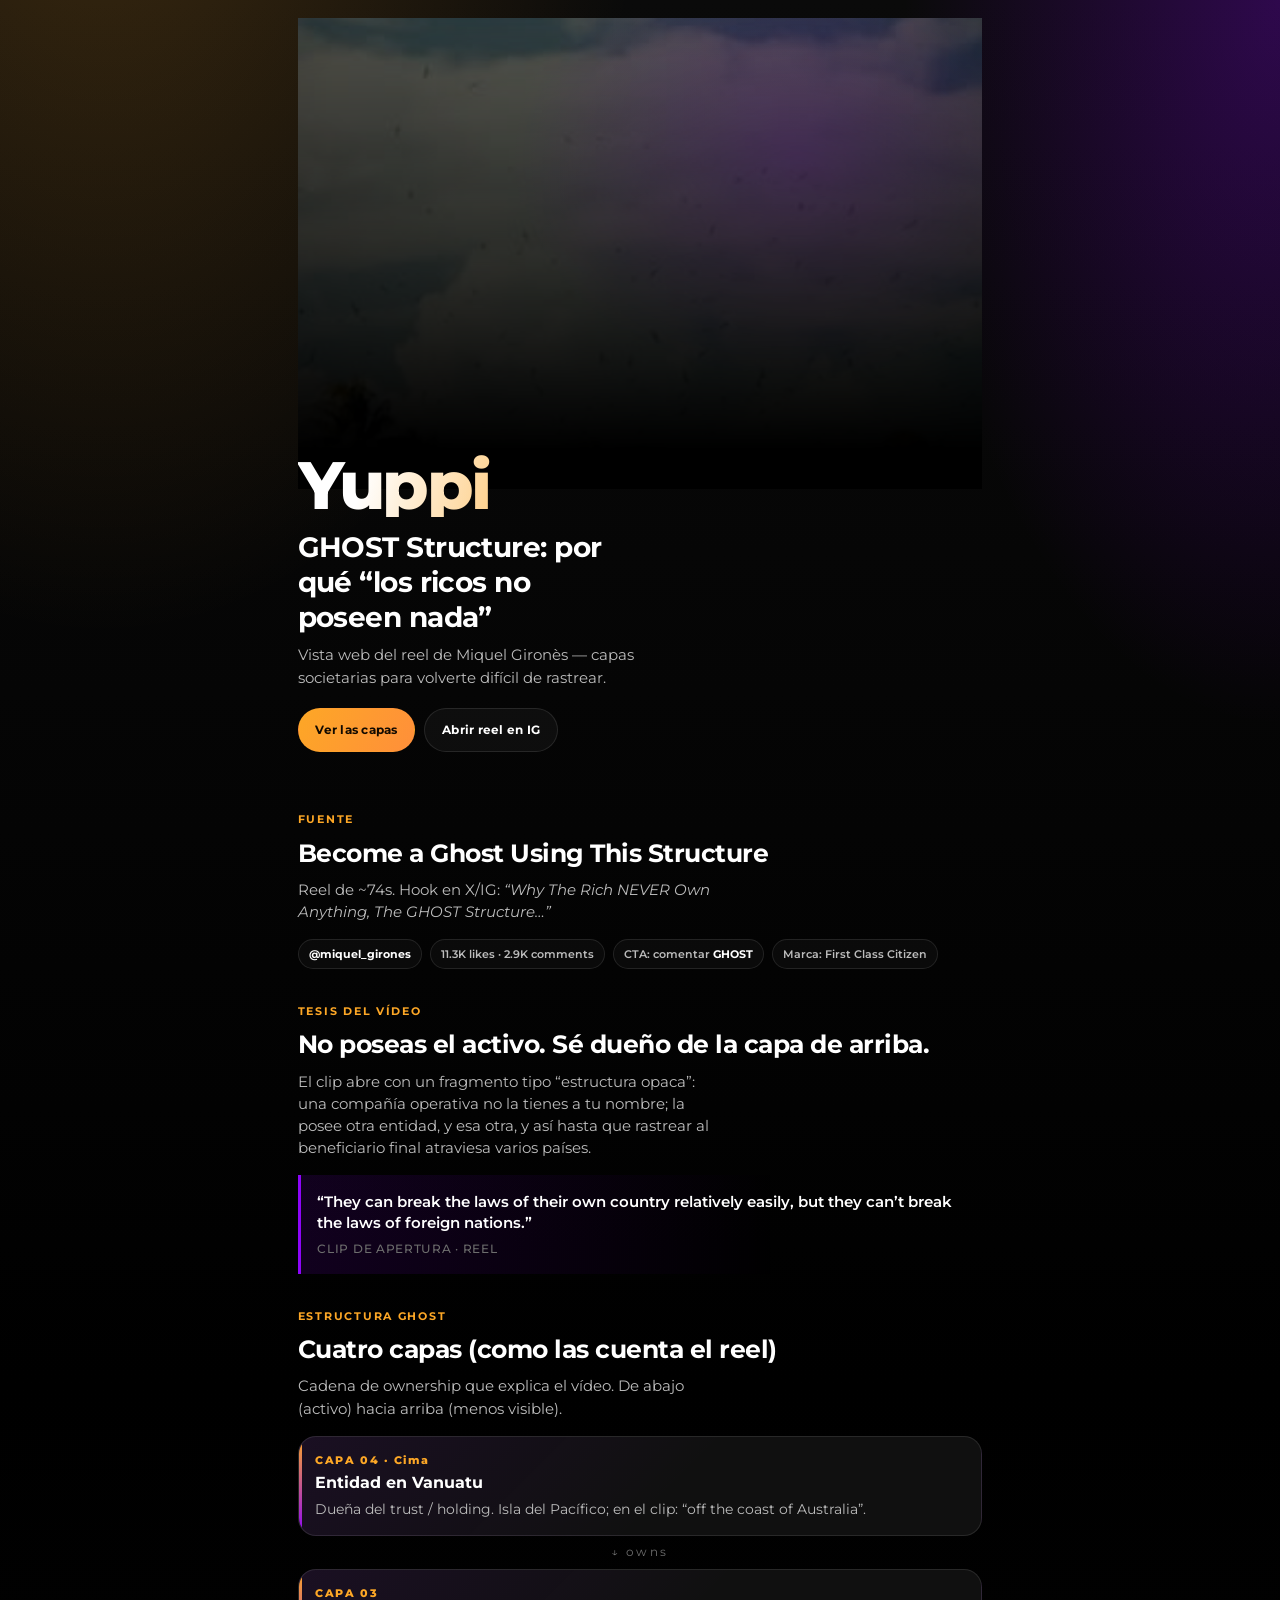
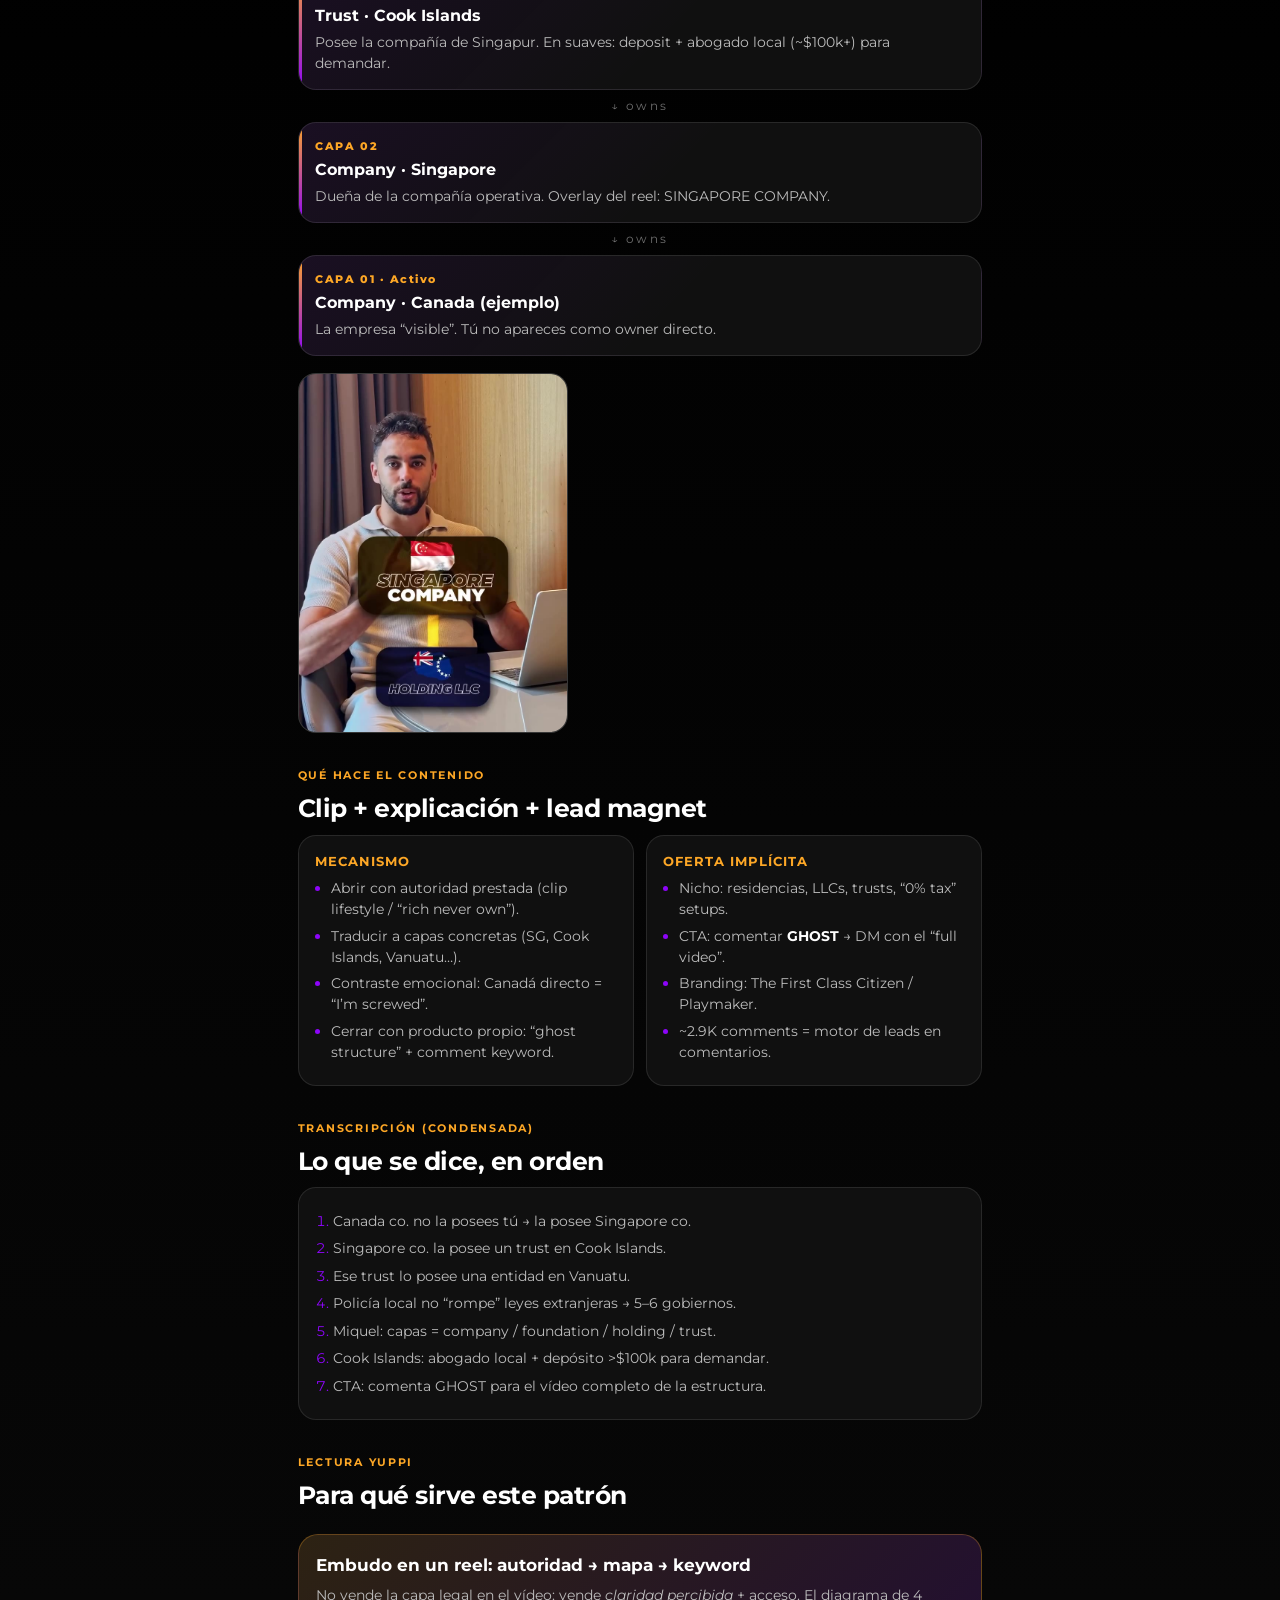
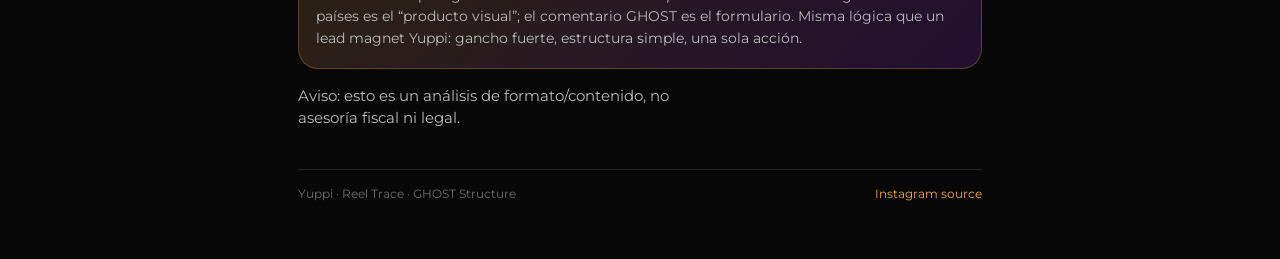
==== docs/ghost-structure/index.html @ 733aafd4 "Add Yuppi web vista for GHOST Structure Instagram reel Analyze Miquel Gironès reel (multi-jurisdicti" ====
<!DOCTYPE html>
<html lang="es">
<head>
  <meta charset="UTF-8" />
  <meta name="viewport" content="width=device-width, initial-scale=1, viewport-fit=cover" />
  <title>Yuppi · GHOST Structure · Reel Trace</title>
  <meta name="description" content="Análisis del reel de Miquel Gironès: Become a Ghost Using This Structure — capas societarias y lectura Yuppi." />
  <link rel="preconnect" href="https://fonts.googleapis.com" />
  <link rel="preconnect" href="https://fonts.gstatic.com" crossorigin />
  <link href="https://fonts.googleapis.com/css2?family=Montserrat:wght@400;500;600;700;800&display=swap" rel="stylesheet" />
  <style>
    :root {
      --ink: #ffffff;
      --mute: #bcbcbc;
      --soft: #6d6d6d;
      --void: #000000;
      --surface: #101010;
      --panel: #202020;
      --purple: #8d05f9;
      --orange: #fda726;
      --orange-soft: #ffbc7d;
      --line: rgba(255, 255, 255, 0.10);
      --glow-p: rgba(141, 5, 249, 0.28);
      --glow-o: rgba(253, 167, 38, 0.22);
      --radius: 18px;
      --max: 720px;
    }

    * { box-sizing: border-box; }
    html { scroll-behavior: smooth; }
    body {
      margin: 0;
      font-family: "Montserrat", system-ui, sans-serif;
      color: var(--ink);
      background:
        radial-gradient(90% 55% at 8% -8%, var(--glow-o) 0%, transparent 48%),
        radial-gradient(70% 50% at 100% 0%, var(--glow-p) 0%, transparent 42%),
        linear-gradient(180deg, #0a0a0a 0%, var(--void) 40%, #080808 100%);
      line-height: 1.5;
      min-height: 100vh;
    }

    a { color: var(--orange); text-decoration: none; }
    a:hover { color: var(--orange-soft); }

    .wrap {
      max-width: var(--max);
      margin: 0 auto;
      padding: 1.1rem 1.1rem 3.5rem;
    }

    /* —— Hero: one composition —— */
    .hero {
      position: relative;
      min-height: min(92vh, 760px);
      display: flex;
      flex-direction: column;
      justify-content: flex-end;
      padding: 1.25rem 0 1.6rem;
      overflow: hidden;
    }

    .hero-media {
      position: absolute;
      inset: 0 -8% auto -8%;
      height: 62%;
      z-index: 0;
      pointer-events: none;
    }

    .hero-media img {
      width: 100%;
      height: 100%;
      object-fit: cover;
      object-position: center 18%;
      filter: saturate(0.85) brightness(0.55);
      opacity: 0.9;
      animation: rise 1.1s ease-out both;
    }

    .hero-media::after {
      content: "";
      position: absolute;
      inset: 0;
      background:
        linear-gradient(180deg, rgba(0,0,0,0.15) 0%, rgba(0,0,0,0.55) 45%, var(--void) 92%),
        radial-gradient(60% 80% at 70% 30%, var(--glow-p), transparent 60%);
    }

    .brand {
      position: relative;
      z-index: 1;
      font-size: clamp(2.6rem, 12vw, 4.2rem);
      font-weight: 800;
      letter-spacing: -0.04em;
      line-height: 0.92;
      margin: 0 0 0.85rem;
      background: linear-gradient(105deg, #fff 10%, var(--orange) 48%, var(--purple) 92%);
      -webkit-background-clip: text;
      background-clip: text;
      color: transparent;
      animation: fade-up 0.8s ease-out 0.15s both;
    }

    .hero h1 {
      position: relative;
      z-index: 1;
      font-size: clamp(1.35rem, 4.6vw, 1.75rem);
      font-weight: 700;
      letter-spacing: -0.02em;
      line-height: 1.25;
      margin: 0 0 0.55rem;
      max-width: 18ch;
      animation: fade-up 0.8s ease-out 0.28s both;
    }

    .hero .lede {
      position: relative;
      z-index: 1;
      margin: 0 0 1.15rem;
      color: var(--mute);
      font-size: 0.95rem;
      max-width: 36ch;
      animation: fade-up 0.8s ease-out 0.4s both;
    }

    .cta-row {
      position: relative;
      z-index: 1;
      display: flex;
      flex-wrap: wrap;
      gap: 0.55rem;
      animation: fade-up 0.8s ease-out 0.52s both;
    }

    .btn {
      display: inline-flex;
      align-items: center;
      justify-content: center;
      gap: 0.4rem;
      padding: 0.72rem 1.05rem;
      border-radius: 999px;
      font-size: 0.78rem;
      font-weight: 700;
      letter-spacing: 0.02em;
      border: 1px solid transparent;
      cursor: pointer;
      transition: transform 0.2s ease, background 0.2s ease, border-color 0.2s ease;
    }

    .btn:hover { transform: translateY(-1px); }
    .btn-primary {
      background: linear-gradient(120deg, var(--orange), #ff8f3a);
      color: #120a00;
    }
    .btn-ghost {
      background: rgba(255,255,255,0.04);
      border-color: var(--line);
      color: var(--ink);
    }

    /* —— Sections —— */
    section {
      margin: 2.1rem 0;
      animation: fade-up 0.7s ease-out both;
    }

    .eyebrow {
      font-size: 0.68rem;
      font-weight: 700;
      letter-spacing: 0.16em;
      text-transform: uppercase;
      color: var(--orange);
      margin: 0 0 0.45rem;
    }

    h2 {
      font-size: clamp(1.25rem, 4vw, 1.55rem);
      font-weight: 700;
      letter-spacing: -0.02em;
      margin: 0 0 0.45rem;
    }

    .section-lead {
      margin: 0 0 1rem;
      color: var(--mute);
      font-size: 0.92rem;
      max-width: 42ch;
    }

    .meta-row {
      display: flex;
      flex-wrap: wrap;
      gap: 0.45rem;
      margin: 0.75rem 0 0;
    }

    .pill {
      font-size: 0.7rem;
      font-weight: 600;
      color: var(--mute);
      padding: 0.35rem 0.65rem;
      border: 1px solid var(--line);
      border-radius: 999px;
      background: rgba(255,255,255,0.03);
    }

    .pill strong { color: var(--ink); font-weight: 700; }

    /* —— Stack layers (interaction = allowed container) —— */
    .stack {
      display: grid;
      gap: 0.55rem;
      margin-top: 0.4rem;
    }

    .layer {
      position: relative;
      border: 1px solid var(--line);
      border-radius: var(--radius);
      padding: 0.95rem 1rem 0.95rem 1.05rem;
      background:
        linear-gradient(135deg, rgba(141,5,249,0.08), transparent 55%),
        var(--surface);
      overflow: hidden;
      transition: border-color 0.25s ease, transform 0.25s ease;
    }

    .layer:hover {
      border-color: rgba(253, 167, 38, 0.45);
      transform: translateX(3px);
    }

    .layer::before {
      content: "";
      position: absolute;
      left: 0;
      top: 0;
      bottom: 0;
      width: 3px;
      background: linear-gradient(180deg, var(--orange), var(--purple));
    }

    .layer .n {
      font-size: 0.68rem;
      font-weight: 800;
      letter-spacing: 0.14em;
      color: var(--orange);
      margin: 0 0 0.2rem;
    }

    .layer h3 {
      margin: 0 0 0.25rem;
      font-size: 1rem;
      font-weight: 700;
    }

    .layer p {
      margin: 0;
      color: var(--mute);
      font-size: 0.86rem;
    }

    .arrow {
      text-align: center;
      color: var(--soft);
      font-size: 0.75rem;
      letter-spacing: 0.2em;
      margin: -0.1rem 0;
    }

    /* —— Split insight —— */
    .split {
      display: grid;
      gap: 0.7rem;
    }

    @media (min-width: 640px) {
      .split { grid-template-columns: 1fr 1fr; }
    }

    .block {
      border: 1px solid var(--line);
      border-radius: var(--radius);
      padding: 1rem;
      background: var(--surface);
    }

    .block h3 {
      margin: 0 0 0.4rem;
      font-size: 0.82rem;
      font-weight: 700;
      letter-spacing: 0.08em;
      text-transform: uppercase;
      color: var(--orange);
    }

    .block p, .block li {
      margin: 0;
      color: var(--mute);
      font-size: 0.88rem;
    }

    .block ul {
      margin: 0;
      padding-left: 1.05rem;
    }

    .block li { margin: 0.35rem 0; }
    .block li::marker { color: var(--purple); }

    /* —— Quote —— */
    .quote {
      margin: 1rem 0 0;
      padding: 1rem 1.05rem;
      border-left: 3px solid var(--purple);
      background: linear-gradient(90deg, rgba(141,5,249,0.12), transparent 70%);
      border-radius: 0 14px 14px 0;
    }

    .quote p {
      margin: 0;
      font-size: 0.95rem;
      font-weight: 600;
      line-height: 1.4;
    }

    .quote span {
      display: block;
      margin-top: 0.45rem;
      font-size: 0.72rem;
      font-weight: 500;
      color: var(--soft);
      letter-spacing: 0.06em;
      text-transform: uppercase;
    }

    /* —— Visual strip —— */
    .visual {
      margin-top: 0.85rem;
      border-radius: var(--radius);
      overflow: hidden;
      border: 1px solid var(--line);
      aspect-ratio: 9 / 14;
      max-height: 420px;
      background: var(--panel);
    }

    .visual img {
      width: 100%;
      height: 100%;
      object-fit: cover;
      object-position: center 35%;
      display: block;
    }

    .verdict {
      margin-top: 1.2rem;
      padding: 1.15rem 1.1rem;
      border-radius: 20px;
      border: 1px solid rgba(253, 167, 38, 0.28);
      background:
        linear-gradient(135deg, rgba(253,167,38,0.12), rgba(141,5,249,0.14)),
        var(--surface);
    }

    .verdict h3 {
      margin: 0 0 0.4rem;
      font-size: 1.05rem;
    }

    .verdict p {
      margin: 0;
      color: var(--mute);
      font-size: 0.9rem;
    }

    footer {
      margin-top: 2.5rem;
      padding-top: 1rem;
      border-top: 1px solid var(--line);
      font-size: 0.72rem;
      color: var(--soft);
      display: flex;
      flex-wrap: wrap;
      gap: 0.5rem 1rem;
      justify-content: space-between;
    }

    @keyframes fade-up {
      from { opacity: 0; transform: translateY(14px); }
      to { opacity: 1; transform: translateY(0); }
    }

    @keyframes rise {
      from { opacity: 0; transform: scale(1.06) translateY(8px); }
      to { opacity: 0.9; transform: scale(1) translateY(0); }
    }

    @media (prefers-reduced-motion: reduce) {
      *, *::before, *::after {
        animation: none !important;
        transition: none !important;
      }
    }
  </style>
</head>
<body>
  <div class="wrap">
    <header class="hero">
      <div class="hero-media" aria-hidden="true">
        <img src="assets/reel-thumb.jpg" alt="" />
      </div>
      <p class="brand">Yuppi</p>
      <h1>GHOST Structure: por qué “los ricos no poseen nada”</h1>
      <p class="lede">
        Vista web del reel de Miquel Gironès — capas societarias para volverte difícil de rastrear.
      </p>
      <div class="cta-row">
        <a class="btn btn-primary" href="#capas">Ver las capas</a>
        <a class="btn btn-ghost" href="https://www.instagram.com/reel/Da-soi3tKZD/" target="_blank" rel="noopener">Abrir reel en IG</a>
      </div>
    </header>

    <section id="fuente" style="animation-delay: 0.05s">
      <p class="eyebrow">Fuente</p>
      <h2>Become a Ghost Using This Structure</h2>
      <p class="section-lead">
        Reel de ~74s. Hook en X/IG: <em>“Why The Rich NEVER Own Anything, The GHOST Structure…”</em>
      </p>
      <div class="meta-row">
        <span class="pill"><strong>@miquel_girones</strong></span>
        <span class="pill">11.3K likes · 2.9K comments</span>
        <span class="pill">CTA: comentar <strong>GHOST</strong></span>
        <span class="pill">Marca: First Class Citizen</span>
      </div>
    </section>

    <section id="tesis" style="animation-delay: 0.1s">
      <p class="eyebrow">Tesis del vídeo</p>
      <h2>No poseas el activo. Sé dueño de la capa de arriba.</h2>
      <p class="section-lead">
        El clip abre con un fragmento tipo “estructura opaca”: una compañía operativa no la tienes a tu nombre;
        la posee otra entidad, y esa otra, y así hasta que rastrear al beneficiario final atraviesa varios países.
      </p>
      <div class="quote">
        <p>
          “They can break the laws of their own country relatively easily, but they can’t break the laws of foreign nations.”
        </p>
        <span>Clip de apertura · reel</span>
      </div>
    </section>

    <section id="capas" style="animation-delay: 0.15s">
      <p class="eyebrow">Estructura GHOST</p>
      <h2>Cuatro capas (como las cuenta el reel)</h2>
      <p class="section-lead">
        Cadena de ownership que explica el vídeo. De abajo (activo) hacia arriba (menos visible).
      </p>

      <div class="stack" role="list">
        <article class="layer" role="listitem">
          <p class="n">CAPA 04 · Cima</p>
          <h3>Entidad en Vanuatu</h3>
          <p>Dueña del trust / holding. Isla del Pacífico; en el clip: “off the coast of Australia”.</p>
        </article>
        <div class="arrow" aria-hidden="true">↓ owns</div>
        <article class="layer" role="listitem">
          <p class="n">CAPA 03</p>
          <h3>Trust · Cook Islands</h3>
          <p>Posee la compañía de Singapur. En suaves: deposit + abogado local (~$100k+) para demandar.</p>
        </article>
        <div class="arrow" aria-hidden="true">↓ owns</div>
        <article class="layer" role="listitem">
          <p class="n">CAPA 02</p>
          <h3>Company · Singapore</h3>
          <p>Dueña de la compañía operativa. Overlay del reel: SINGAPORE COMPANY.</p>
        </article>
        <div class="arrow" aria-hidden="true">↓ owns</div>
        <article class="layer" role="listitem">
          <p class="n">CAPA 01 · Activo</p>
          <h3>Company · Canada (ejemplo)</h3>
          <p>La empresa “visible”. Tú no apareces como owner directo.</p>
        </article>
      </div>

      <div class="visual" style="margin-top: 1.1rem; max-height: 360px; aspect-ratio: 9/12;">
        <img src="assets/layers.jpg" alt="Overlay del reel: Singapore Company y Cook Islands Holding LLC" />
      </div>
    </section>

    <section id="lectura" style="animation-delay: 0.2s">
      <p class="eyebrow">Qué hace el contenido</p>
      <h2>Clip + explicación + lead magnet</h2>
      <div class="split">
        <div class="block">
          <h3>Mecanismo</h3>
          <ul>
            <li>Abrir con autoridad prestada (clip lifestyle / “rich never own”).</li>
            <li>Traducir a capas concretas (SG, Cook Islands, Vanuatu…).</li>
            <li>Contraste emocional: Canadá directo = “I’m screwed”.</li>
            <li>Cerrar con producto propio: “ghost structure” + comment keyword.</li>
          </ul>
        </div>
        <div class="block">
          <h3>Oferta implícita</h3>
          <ul>
            <li>Nicho: residencias, LLCs, trusts, “0% tax” setups.</li>
            <li>CTA: comentar <strong style="color:#fff">GHOST</strong> → DM con el “full video”.</li>
            <li>Branding: The First Class Citizen / Playmaker.</li>
            <li>~2.9K comments = motor de leads en comentarios.</li>
          </ul>
        </div>
      </div>
    </section>

    <section id="transcripcion" style="animation-delay: 0.25s">
      <p class="eyebrow">Transcripción (condensada)</p>
      <h2>Lo que se dice, en orden</h2>
      <div class="block">
        <ol style="margin:0; padding-left:1.15rem; color:var(--mute); font-size:0.88rem;">
          <li style="margin:0.4rem 0;">Canada co. no la posees tú → la posee Singapore co.</li>
          <li style="margin:0.4rem 0;">Singapore co. la posee un trust en Cook Islands.</li>
          <li style="margin:0.4rem 0;">Ese trust lo posee una entidad en Vanuatu.</li>
          <li style="margin:0.4rem 0;">Policía local no “rompe” leyes extranjeras → 5–6 gobiernos.</li>
          <li style="margin:0.4rem 0;">Miquel: capas = company / foundation / holding / trust.</li>
          <li style="margin:0.4rem 0;">Cook Islands: abogado local + depósito &gt;$100k para demandar.</li>
          <li style="margin:0.4rem 0;">CTA: comenta GHOST para el vídeo completo de la estructura.</li>
        </ol>
      </div>
    </section>

    <section id="veredicto" style="animation-delay: 0.3s">
      <p class="eyebrow">Lectura Yuppi</p>
      <h2>Para qué sirve este patrón</h2>
      <div class="verdict">
        <h3>Embudo en un reel: autoridad → mapa → keyword</h3>
        <p>
          No vende la capa legal en el vídeo: vende <em>claridad percibida</em> + acceso.
          El diagrama de 4 países es el “producto visual”; el comentario GHOST es el formulario.
          Misma lógica que un lead magnet Yuppi: gancho fuerte, estructura simple, una sola acción.
        </p>
      </div>
      <p class="section-lead" style="margin-top:1rem;">
        Aviso: esto es un análisis de formato/contenido, no asesoría fiscal ni legal.
      </p>
    </section>

    <footer>
      <span>Yuppi · Reel Trace · GHOST Structure</span>
      <a href="https://www.instagram.com/reel/Da-soi3tKZD/" target="_blank" rel="noopener">Instagram source</a>
    </footer>
  </div>
</body>
</html>
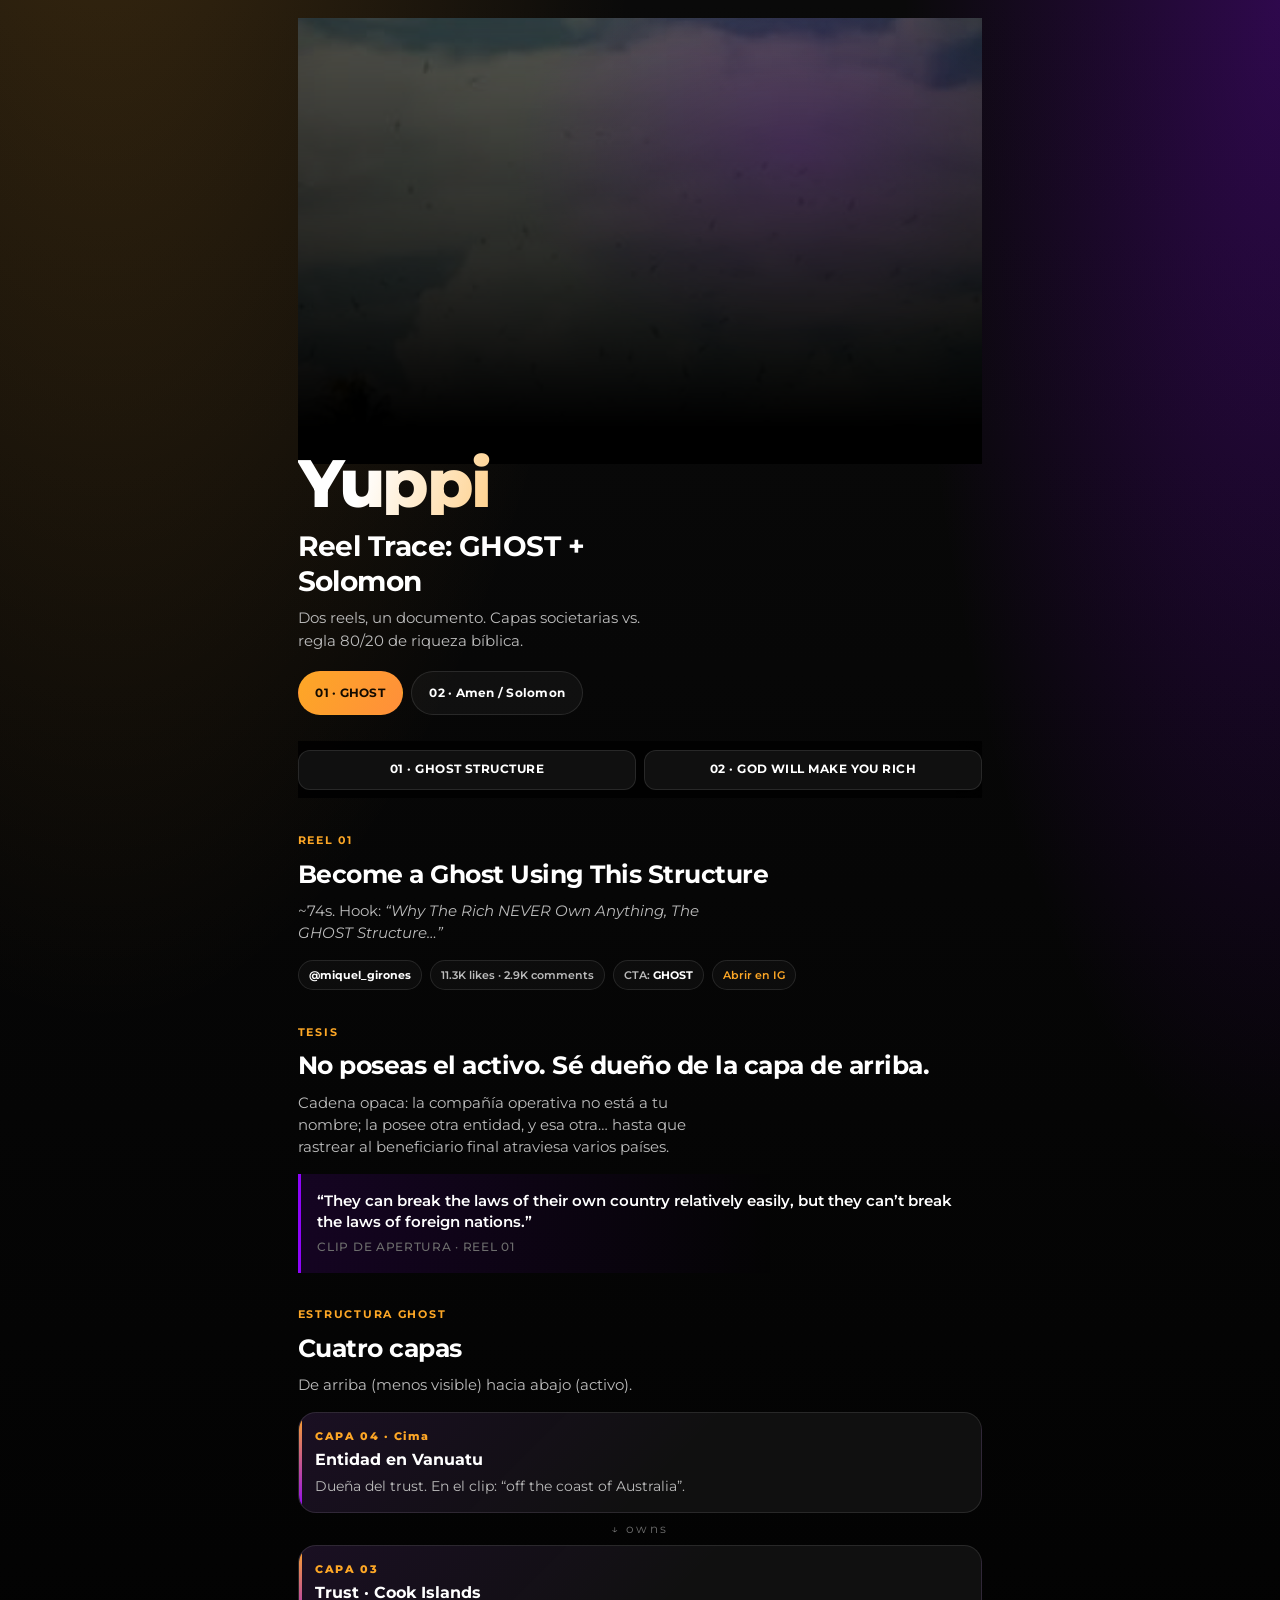
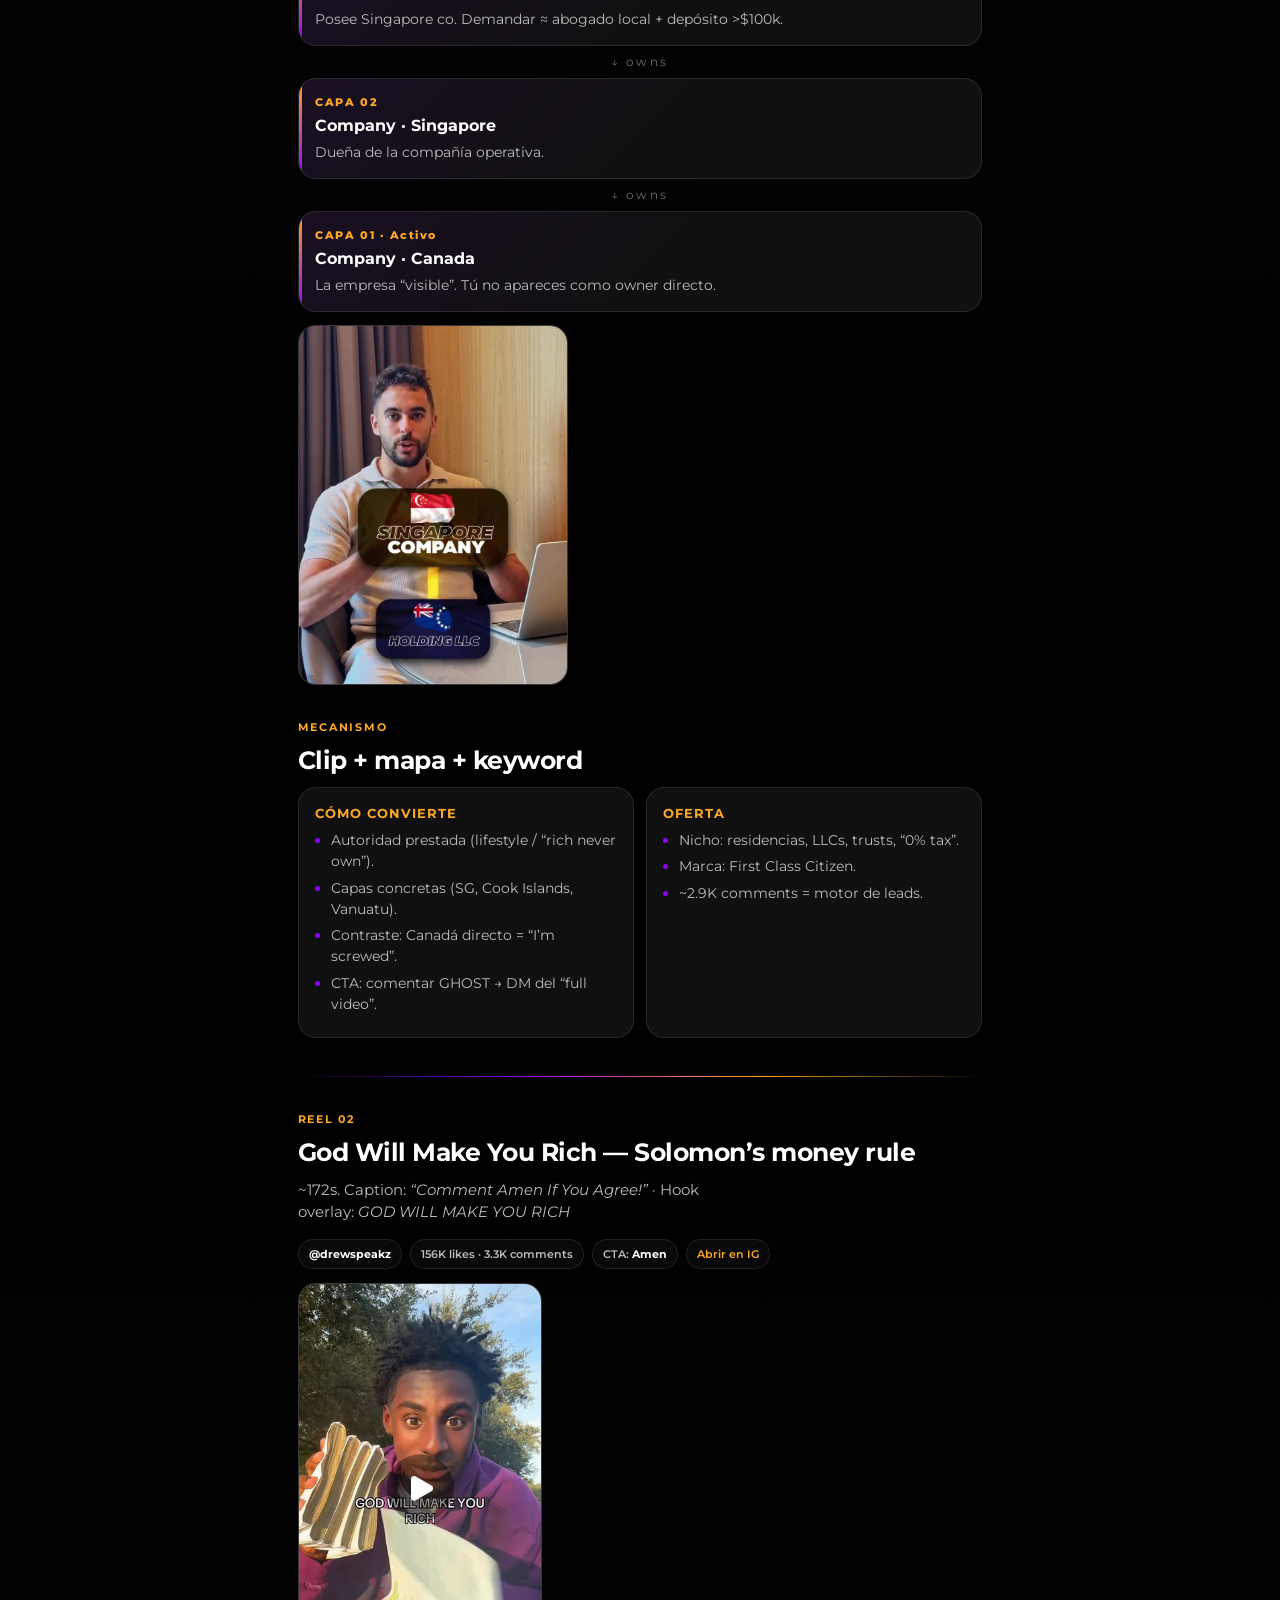
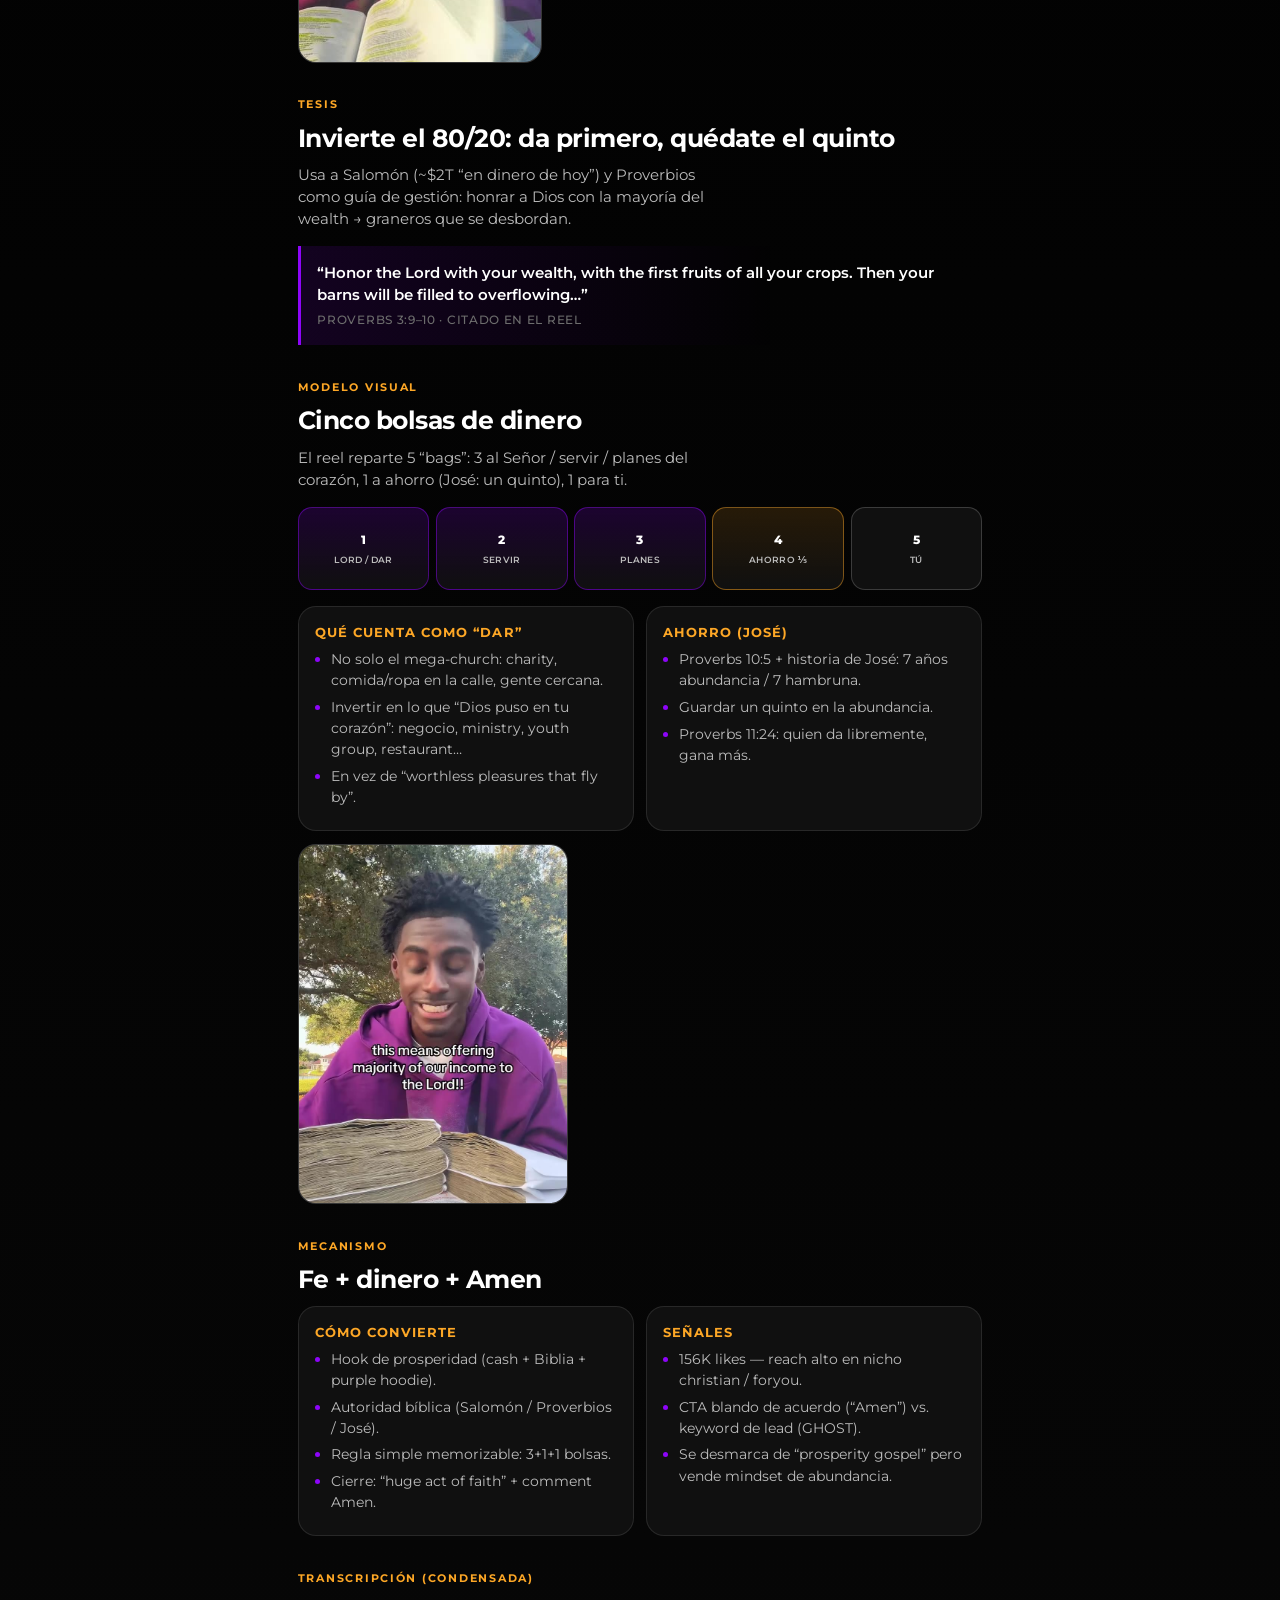
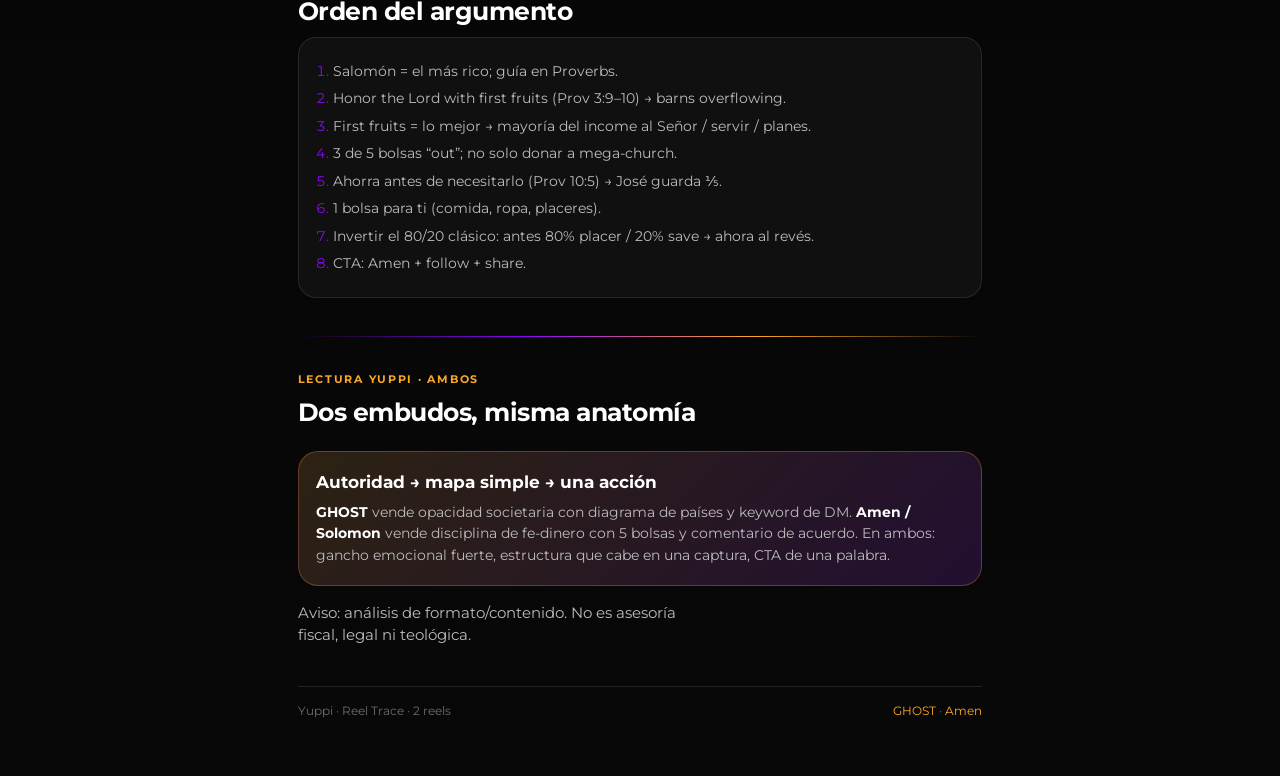
==== commit ca85ea99: "Add Solomon Amen reel to Yuppi Reel Trace document Extend the GHOST Structure vista with drewspeakz'" ====
--- a/docs/ghost-structure/index.html
+++ b/docs/ghost-structure/index.html
@@ -3,8 +3,8 @@
 <head>
   <meta charset="UTF-8" />
   <meta name="viewport" content="width=device-width, initial-scale=1, viewport-fit=cover" />
-  <title>Yuppi · GHOST Structure · Reel Trace</title>
-  <meta name="description" content="Análisis del reel de Miquel Gironès: Become a Ghost Using This Structure — capas societarias y lectura Yuppi." />
+  <title>Yuppi · Reel Trace · GHOST + Solomon</title>
+  <meta name="description" content="Análisis Yuppi de dos reels: GHOST Structure (Miquel Gironès) y God Will Make You Rich / Solomon (drewspeakz)." />
   <link rel="preconnect" href="https://fonts.googleapis.com" />
   <link rel="preconnect" href="https://fonts.gstatic.com" crossorigin />
   <link href="https://fonts.googleapis.com/css2?family=Montserrat:wght@400;500;600;700;800&display=swap" rel="stylesheet" />
@@ -49,14 +49,13 @@
       padding: 1.1rem 1.1rem 3.5rem;
     }
 
-    /* —— Hero: one composition —— */
     .hero {
       position: relative;
-      min-height: min(92vh, 760px);
+      min-height: min(88vh, 720px);
       display: flex;
       flex-direction: column;
       justify-content: flex-end;
-      padding: 1.25rem 0 1.6rem;
+      padding: 1.25rem 0 1.4rem;
       overflow: hidden;
     }
 
@@ -110,7 +109,7 @@
       letter-spacing: -0.02em;
       line-height: 1.25;
       margin: 0 0 0.55rem;
-      max-width: 18ch;
+      max-width: 20ch;
       animation: fade-up 0.8s ease-out 0.28s both;
     }
 
@@ -120,7 +119,7 @@
       margin: 0 0 1.15rem;
       color: var(--mute);
       font-size: 0.95rem;
-      max-width: 36ch;
+      max-width: 38ch;
       animation: fade-up 0.8s ease-out 0.4s both;
     }
 
@@ -159,11 +158,46 @@
       color: var(--ink);
     }
 
-    /* —— Sections —— */
-    section {
-      margin: 2.1rem 0;
-      animation: fade-up 0.7s ease-out both;
-    }
+    .nav-reels {
+      display: grid;
+      grid-template-columns: 1fr 1fr;
+      gap: 0.45rem;
+      position: sticky;
+      top: 0;
+      z-index: 8;
+      padding: 0.55rem 0;
+      margin: 0.2rem 0 0.4rem;
+      background: color-mix(in srgb, var(--void) 82%, transparent);
+      backdrop-filter: blur(10px);
+    }
+
+    .nav-reels a {
+      text-decoration: none;
+      text-align: center;
+      font-size: 0.72rem;
+      font-weight: 700;
+      letter-spacing: 0.04em;
+      text-transform: uppercase;
+      padding: 0.65rem 0.4rem;
+      border-radius: 12px;
+      border: 1px solid var(--line);
+      background: var(--surface);
+      color: var(--ink);
+    }
+
+    .nav-reels a:hover {
+      border-color: rgba(253, 167, 38, 0.5);
+      color: var(--orange);
+    }
+
+    .reel-divider {
+      margin: 2.4rem 0 1.2rem;
+      height: 1px;
+      background: linear-gradient(90deg, transparent, var(--purple), var(--orange), transparent);
+      border: 0;
+    }
+
+    section { margin: 2.1rem 0; animation: fade-up 0.7s ease-out both; }
 
     .eyebrow {
       font-size: 0.68rem;
@@ -207,12 +241,7 @@
 
     .pill strong { color: var(--ink); font-weight: 700; }
 
-    /* —— Stack layers (interaction = allowed container) —— */
-    .stack {
-      display: grid;
-      gap: 0.55rem;
-      margin-top: 0.4rem;
-    }
+    .stack { display: grid; gap: 0.55rem; margin-top: 0.4rem; }
 
     .layer {
       position: relative;
@@ -234,9 +263,7 @@
     .layer::before {
       content: "";
       position: absolute;
-      left: 0;
-      top: 0;
-      bottom: 0;
+      left: 0; top: 0; bottom: 0;
       width: 3px;
       background: linear-gradient(180deg, var(--orange), var(--purple));
     }
@@ -249,17 +276,8 @@
       margin: 0 0 0.2rem;
     }
 
-    .layer h3 {
-      margin: 0 0 0.25rem;
-      font-size: 1rem;
-      font-weight: 700;
-    }
-
-    .layer p {
-      margin: 0;
-      color: var(--mute);
-      font-size: 0.86rem;
-    }
+    .layer h3 { margin: 0 0 0.25rem; font-size: 1rem; font-weight: 700; }
+    .layer p { margin: 0; color: var(--mute); font-size: 0.86rem; }
 
     .arrow {
       text-align: center;
@@ -269,12 +287,56 @@
       margin: -0.1rem 0;
     }
 
-    /* —— Split insight —— */
-    .split {
+    .bags {
       display: grid;
-      gap: 0.7rem;
-    }
-
+      grid-template-columns: repeat(5, 1fr);
+      gap: 0.4rem;
+      margin-top: 0.75rem;
+    }
+
+    .bag {
+      border: 1px solid var(--line);
+      border-radius: 14px;
+      padding: 0.7rem 0.35rem;
+      text-align: center;
+      background: var(--surface);
+      min-height: 5.2rem;
+      display: flex;
+      flex-direction: column;
+      justify-content: center;
+      gap: 0.25rem;
+    }
+
+    .bag.lord {
+      border-color: rgba(141, 5, 249, 0.45);
+      background: linear-gradient(180deg, rgba(141,5,249,0.18), var(--surface));
+    }
+
+    .bag.save {
+      border-color: rgba(253, 167, 38, 0.45);
+      background: linear-gradient(180deg, rgba(253,167,38,0.14), var(--surface));
+    }
+
+    .bag.self {
+      border-color: rgba(255,255,255,0.18);
+    }
+
+    .bag .pct {
+      font-size: 0.78rem;
+      font-weight: 800;
+      letter-spacing: 0.04em;
+    }
+
+    .bag .lbl {
+      font-size: 0.58rem;
+      font-weight: 600;
+      color: var(--mute);
+      line-height: 1.25;
+      text-transform: uppercase;
+      letter-spacing: 0.04em;
+    }
+
+    .split { display: grid; gap: 0.7rem; }
     @media (min-width: 640px) {
       .split { grid-template-columns: 1fr 1fr; }
     }
@@ -295,21 +357,11 @@
       color: var(--orange);
     }
 
-    .block p, .block li {
-      margin: 0;
-      color: var(--mute);
-      font-size: 0.88rem;
-    }
-
-    .block ul {
-      margin: 0;
-      padding-left: 1.05rem;
-    }
-
+    .block p, .block li { margin: 0; color: var(--mute); font-size: 0.88rem; }
+    .block ul { margin: 0; padding-left: 1.05rem; }
     .block li { margin: 0.35rem 0; }
     .block li::marker { color: var(--purple); }
 
-    /* —— Quote —— */
     .quote {
       margin: 1rem 0 0;
       padding: 1rem 1.05rem;
@@ -335,7 +387,6 @@
       text-transform: uppercase;
     }
 
-    /* —— Visual strip —— */
     .visual {
       margin-top: 0.85rem;
       border-radius: var(--radius);
@@ -364,16 +415,8 @@
         var(--surface);
     }
 
-    .verdict h3 {
-      margin: 0 0 0.4rem;
-      font-size: 1.05rem;
-    }
-
-    .verdict p {
-      margin: 0;
-      color: var(--mute);
-      font-size: 0.9rem;
-    }
+    .verdict h3 { margin: 0 0 0.4rem; font-size: 1.05rem; }
+    .verdict p { margin: 0; color: var(--mute); font-size: 0.9rem; }
 
     footer {
       margin-top: 2.5rem;
@@ -412,143 +455,252 @@
         <img src="assets/reel-thumb.jpg" alt="" />
       </div>
       <p class="brand">Yuppi</p>
-      <h1>GHOST Structure: por qué “los ricos no poseen nada”</h1>
+      <h1>Reel Trace: GHOST + Solomon</h1>
       <p class="lede">
-        Vista web del reel de Miquel Gironès — capas societarias para volverte difícil de rastrear.
+        Dos reels, un documento. Capas societarias vs. regla 80/20 de riqueza bíblica.
       </p>
       <div class="cta-row">
-        <a class="btn btn-primary" href="#capas">Ver las capas</a>
-        <a class="btn btn-ghost" href="https://www.instagram.com/reel/Da-soi3tKZD/" target="_blank" rel="noopener">Abrir reel en IG</a>
+        <a class="btn btn-primary" href="#reel-ghost">01 · GHOST</a>
+        <a class="btn btn-ghost" href="#reel-amen">02 · Amen / Solomon</a>
       </div>
     </header>
 
-    <section id="fuente" style="animation-delay: 0.05s">
-      <p class="eyebrow">Fuente</p>
+    <nav class="nav-reels" aria-label="Reels en este documento">
+      <a href="#reel-ghost">01 · GHOST Structure</a>
+      <a href="#reel-amen">02 · God Will Make You Rich</a>
+    </nav>
+
+    <!-- ================= REEL 01 ================= -->
+    <section id="reel-ghost">
+      <p class="eyebrow">Reel 01</p>
       <h2>Become a Ghost Using This Structure</h2>
       <p class="section-lead">
-        Reel de ~74s. Hook en X/IG: <em>“Why The Rich NEVER Own Anything, The GHOST Structure…”</em>
+        ~74s. Hook: <em>“Why The Rich NEVER Own Anything, The GHOST Structure…”</em>
       </p>
       <div class="meta-row">
         <span class="pill"><strong>@miquel_girones</strong></span>
         <span class="pill">11.3K likes · 2.9K comments</span>
-        <span class="pill">CTA: comentar <strong>GHOST</strong></span>
-        <span class="pill">Marca: First Class Citizen</span>
-      </div>
-    </section>
-
-    <section id="tesis" style="animation-delay: 0.1s">
-      <p class="eyebrow">Tesis del vídeo</p>
+        <span class="pill">CTA: <strong>GHOST</strong></span>
+        <span class="pill"><a href="https://www.instagram.com/reel/Da-soi3tKZD/" target="_blank" rel="noopener">Abrir en IG</a></span>
+      </div>
+    </section>
+
+    <section id="tesis">
+      <p class="eyebrow">Tesis</p>
       <h2>No poseas el activo. Sé dueño de la capa de arriba.</h2>
       <p class="section-lead">
-        El clip abre con un fragmento tipo “estructura opaca”: una compañía operativa no la tienes a tu nombre;
-        la posee otra entidad, y esa otra, y así hasta que rastrear al beneficiario final atraviesa varios países.
+        Cadena opaca: la compañía operativa no está a tu nombre; la posee otra entidad, y esa otra…
+        hasta que rastrear al beneficiario final atraviesa varios países.
       </p>
       <div class="quote">
         <p>
           “They can break the laws of their own country relatively easily, but they can’t break the laws of foreign nations.”
         </p>
-        <span>Clip de apertura · reel</span>
-      </div>
-    </section>
-
-    <section id="capas" style="animation-delay: 0.15s">
+        <span>Clip de apertura · reel 01</span>
+      </div>
+    </section>
+
+    <section id="capas">
       <p class="eyebrow">Estructura GHOST</p>
-      <h2>Cuatro capas (como las cuenta el reel)</h2>
-      <p class="section-lead">
-        Cadena de ownership que explica el vídeo. De abajo (activo) hacia arriba (menos visible).
-      </p>
+      <h2>Cuatro capas</h2>
+      <p class="section-lead">De arriba (menos visible) hacia abajo (activo).</p>
 
       <div class="stack" role="list">
         <article class="layer" role="listitem">
           <p class="n">CAPA 04 · Cima</p>
           <h3>Entidad en Vanuatu</h3>
-          <p>Dueña del trust / holding. Isla del Pacífico; en el clip: “off the coast of Australia”.</p>
+          <p>Dueña del trust. En el clip: “off the coast of Australia”.</p>
         </article>
         <div class="arrow" aria-hidden="true">↓ owns</div>
         <article class="layer" role="listitem">
           <p class="n">CAPA 03</p>
           <h3>Trust · Cook Islands</h3>
-          <p>Posee la compañía de Singapur. En suaves: deposit + abogado local (~$100k+) para demandar.</p>
+          <p>Posee Singapore co. Demandar ≈ abogado local + depósito &gt;$100k.</p>
         </article>
         <div class="arrow" aria-hidden="true">↓ owns</div>
         <article class="layer" role="listitem">
           <p class="n">CAPA 02</p>
           <h3>Company · Singapore</h3>
-          <p>Dueña de la compañía operativa. Overlay del reel: SINGAPORE COMPANY.</p>
+          <p>Dueña de la compañía operativa.</p>
         </article>
         <div class="arrow" aria-hidden="true">↓ owns</div>
         <article class="layer" role="listitem">
           <p class="n">CAPA 01 · Activo</p>
-          <h3>Company · Canada (ejemplo)</h3>
+          <h3>Company · Canada</h3>
           <p>La empresa “visible”. Tú no apareces como owner directo.</p>
         </article>
       </div>
 
-      <div class="visual" style="margin-top: 1.1rem; max-height: 360px; aspect-ratio: 9/12;">
-        <img src="assets/layers.jpg" alt="Overlay del reel: Singapore Company y Cook Islands Holding LLC" />
-      </div>
-    </section>
-
-    <section id="lectura" style="animation-delay: 0.2s">
-      <p class="eyebrow">Qué hace el contenido</p>
-      <h2>Clip + explicación + lead magnet</h2>
+      <div class="visual" style="max-height: 360px; aspect-ratio: 9/12;">
+        <img src="assets/layers.jpg" alt="Overlay: Singapore Company y Cook Islands Holding LLC" />
+      </div>
+    </section>
+
+    <section id="lectura-ghost">
+      <p class="eyebrow">Mecanismo</p>
+      <h2>Clip + mapa + keyword</h2>
       <div class="split">
         <div class="block">
-          <h3>Mecanismo</h3>
+          <h3>Cómo convierte</h3>
           <ul>
-            <li>Abrir con autoridad prestada (clip lifestyle / “rich never own”).</li>
-            <li>Traducir a capas concretas (SG, Cook Islands, Vanuatu…).</li>
-            <li>Contraste emocional: Canadá directo = “I’m screwed”.</li>
-            <li>Cerrar con producto propio: “ghost structure” + comment keyword.</li>
+            <li>Autoridad prestada (lifestyle / “rich never own”).</li>
+            <li>Capas concretas (SG, Cook Islands, Vanuatu).</li>
+            <li>Contraste: Canadá directo = “I’m screwed”.</li>
+            <li>CTA: comentar GHOST → DM del “full video”.</li>
           </ul>
         </div>
         <div class="block">
-          <h3>Oferta implícita</h3>
+          <h3>Oferta</h3>
           <ul>
-            <li>Nicho: residencias, LLCs, trusts, “0% tax” setups.</li>
-            <li>CTA: comentar <strong style="color:#fff">GHOST</strong> → DM con el “full video”.</li>
-            <li>Branding: The First Class Citizen / Playmaker.</li>
-            <li>~2.9K comments = motor de leads en comentarios.</li>
+            <li>Nicho: residencias, LLCs, trusts, “0% tax”.</li>
+            <li>Marca: First Class Citizen.</li>
+            <li>~2.9K comments = motor de leads.</li>
           </ul>
         </div>
       </div>
     </section>
 
-    <section id="transcripcion" style="animation-delay: 0.25s">
+    <hr class="reel-divider" />
+
+    <!-- ================= REEL 02 ================= -->
+    <section id="reel-amen">
+      <p class="eyebrow">Reel 02</p>
+      <h2>God Will Make You Rich — Solomon’s money rule</h2>
+      <p class="section-lead">
+        ~172s. Caption: <em>“Comment Amen If You Agree!”</em> · Hook overlay: <em>GOD WILL MAKE YOU RICH</em>
+      </p>
+      <div class="meta-row">
+        <span class="pill"><strong>@drewspeakz</strong></span>
+        <span class="pill">156K likes · 3.3K comments</span>
+        <span class="pill">CTA: <strong>Amen</strong></span>
+        <span class="pill"><a href="https://www.instagram.com/reel/DaoIBYLzqn_/" target="_blank" rel="noopener">Abrir en IG</a></span>
+      </div>
+      <div class="visual" style="max-height: 380px;">
+        <img src="assets/amen-thumb.jpg" alt="Thumbnail: GOD WILL MAKE YOU RICH" style="object-position: center 20%;" />
+      </div>
+    </section>
+
+    <section id="tesis-amen">
+      <p class="eyebrow">Tesis</p>
+      <h2>Invierte el 80/20: da primero, quédate el quinto</h2>
+      <p class="section-lead">
+        Usa a Salomón (~$2T “en dinero de hoy”) y Proverbios como guía de gestión:
+        honrar a Dios con la mayoría del wealth → graneros que se desbordan.
+      </p>
+      <div class="quote">
+        <p>
+          “Honor the Lord with your wealth, with the first fruits of all your crops.
+          Then your barns will be filled to overflowing…”
+        </p>
+        <span>Proverbs 3:9–10 · citado en el reel</span>
+      </div>
+    </section>
+
+    <section id="regla-cinco">
+      <p class="eyebrow">Modelo visual</p>
+      <h2>Cinco bolsas de dinero</h2>
+      <p class="section-lead">
+        El reel reparte 5 “bags”: 3 al Señor / servir / planes del corazón, 1 a ahorro (José: un quinto), 1 para ti.
+      </p>
+
+      <div class="bags" aria-label="Reparto 80/20 invertido">
+        <div class="bag lord"><span class="pct">1</span><span class="lbl">Lord / dar</span></div>
+        <div class="bag lord"><span class="pct">2</span><span class="lbl">Servir</span></div>
+        <div class="bag lord"><span class="pct">3</span><span class="lbl">Planes</span></div>
+        <div class="bag save"><span class="pct">4</span><span class="lbl">Ahorro ⅕</span></div>
+        <div class="bag self"><span class="pct">5</span><span class="lbl">Tú</span></div>
+      </div>
+
+      <div class="split" style="margin-top: 1rem;">
+        <div class="block">
+          <h3>Qué cuenta como “dar”</h3>
+          <ul>
+            <li>No solo el mega-church: charity, comida/ropa en la calle, gente cercana.</li>
+            <li>Invertir en lo que “Dios puso en tu corazón”: negocio, ministry, youth group, restaurant…</li>
+            <li>En vez de “worthless pleasures that fly by”.</li>
+          </ul>
+        </div>
+        <div class="block">
+          <h3>Ahorro (José)</h3>
+          <ul>
+            <li>Proverbs 10:5 + historia de José: 7 años abundancia / 7 hambruna.</li>
+            <li>Guardar un quinto en la abundancia.</li>
+            <li>Proverbs 11:24: quien da libremente, gana más.</li>
+          </ul>
+        </div>
+      </div>
+
+      <div class="visual" style="max-height: 360px; aspect-ratio: 9/12;">
+        <img src="assets/amen-bags.jpg" alt="Frame del reel con stacks de cash y Biblia" />
+      </div>
+    </section>
+
+    <section id="lectura-amen">
+      <p class="eyebrow">Mecanismo</p>
+      <h2>Fe + dinero + Amen</h2>
+      <div class="split">
+        <div class="block">
+          <h3>Cómo convierte</h3>
+          <ul>
+            <li>Hook de prosperidad (cash + Biblia + purple hoodie).</li>
+            <li>Autoridad bíblica (Salomón / Proverbios / José).</li>
+            <li>Regla simple memorizable: 3+1+1 bolsas.</li>
+            <li>Cierre: “huge act of faith” + comment Amen.</li>
+          </ul>
+        </div>
+        <div class="block">
+          <h3>Señales</h3>
+          <ul>
+            <li>156K likes — reach alto en nicho christian / foryou.</li>
+            <li>CTA blando de acuerdo (“Amen”) vs. keyword de lead (GHOST).</li>
+            <li>Se desmarca de “prosperity gospel” pero vende mindset de abundancia.</li>
+          </ul>
+        </div>
+      </div>
+    </section>
+
+    <section id="transcripcion-amen">
       <p class="eyebrow">Transcripción (condensada)</p>
-      <h2>Lo que se dice, en orden</h2>
+      <h2>Orden del argumento</h2>
       <div class="block">
         <ol style="margin:0; padding-left:1.15rem; color:var(--mute); font-size:0.88rem;">
-          <li style="margin:0.4rem 0;">Canada co. no la posees tú → la posee Singapore co.</li>
-          <li style="margin:0.4rem 0;">Singapore co. la posee un trust en Cook Islands.</li>
-          <li style="margin:0.4rem 0;">Ese trust lo posee una entidad en Vanuatu.</li>
-          <li style="margin:0.4rem 0;">Policía local no “rompe” leyes extranjeras → 5–6 gobiernos.</li>
-          <li style="margin:0.4rem 0;">Miquel: capas = company / foundation / holding / trust.</li>
-          <li style="margin:0.4rem 0;">Cook Islands: abogado local + depósito &gt;$100k para demandar.</li>
-          <li style="margin:0.4rem 0;">CTA: comenta GHOST para el vídeo completo de la estructura.</li>
+          <li style="margin:0.4rem 0;">Salomón = el más rico; guía en Proverbs.</li>
+          <li style="margin:0.4rem 0;">Honor the Lord with first fruits (Prov 3:9–10) → barns overflowing.</li>
+          <li style="margin:0.4rem 0;">First fruits = lo mejor → mayoría del income al Señor / servir / planes.</li>
+          <li style="margin:0.4rem 0;">3 de 5 bolsas “out”; no solo donar a mega-church.</li>
+          <li style="margin:0.4rem 0;">Ahorra antes de necesitarlo (Prov 10:5) → José guarda ⅕.</li>
+          <li style="margin:0.4rem 0;">1 bolsa para ti (comida, ropa, placeres).</li>
+          <li style="margin:0.4rem 0;">Invertir el 80/20 clásico: antes 80% placer / 20% save → ahora al revés.</li>
+          <li style="margin:0.4rem 0;">CTA: Amen + follow + share.</li>
         </ol>
       </div>
     </section>
 
-    <section id="veredicto" style="animation-delay: 0.3s">
-      <p class="eyebrow">Lectura Yuppi</p>
-      <h2>Para qué sirve este patrón</h2>
+    <hr class="reel-divider" />
+
+    <section id="veredicto">
+      <p class="eyebrow">Lectura Yuppi · ambos</p>
+      <h2>Dos embudos, misma anatomía</h2>
       <div class="verdict">
-        <h3>Embudo en un reel: autoridad → mapa → keyword</h3>
+        <h3>Autoridad → mapa simple → una acción</h3>
         <p>
-          No vende la capa legal en el vídeo: vende <em>claridad percibida</em> + acceso.
-          El diagrama de 4 países es el “producto visual”; el comentario GHOST es el formulario.
-          Misma lógica que un lead magnet Yuppi: gancho fuerte, estructura simple, una sola acción.
+          <strong style="color:#fff">GHOST</strong> vende opacidad societaria con diagrama de países y keyword de DM.
+          <strong style="color:#fff">Amen / Solomon</strong> vende disciplina de fe-dinero con 5 bolsas y comentario de acuerdo.
+          En ambos: gancho emocional fuerte, estructura que cabe en una captura, CTA de una palabra.
         </p>
       </div>
       <p class="section-lead" style="margin-top:1rem;">
-        Aviso: esto es un análisis de formato/contenido, no asesoría fiscal ni legal.
+        Aviso: análisis de formato/contenido. No es asesoría fiscal, legal ni teológica.
       </p>
     </section>
 
     <footer>
-      <span>Yuppi · Reel Trace · GHOST Structure</span>
-      <a href="https://www.instagram.com/reel/Da-soi3tKZD/" target="_blank" rel="noopener">Instagram source</a>
+      <span>Yuppi · Reel Trace · 2 reels</span>
+      <span>
+        <a href="https://www.instagram.com/reel/Da-soi3tKZD/" target="_blank" rel="noopener">GHOST</a>
+        ·
+        <a href="https://www.instagram.com/reel/DaoIBYLzqn_/" target="_blank" rel="noopener">Amen</a>
+      </span>
     </footer>
   </div>
 </body>
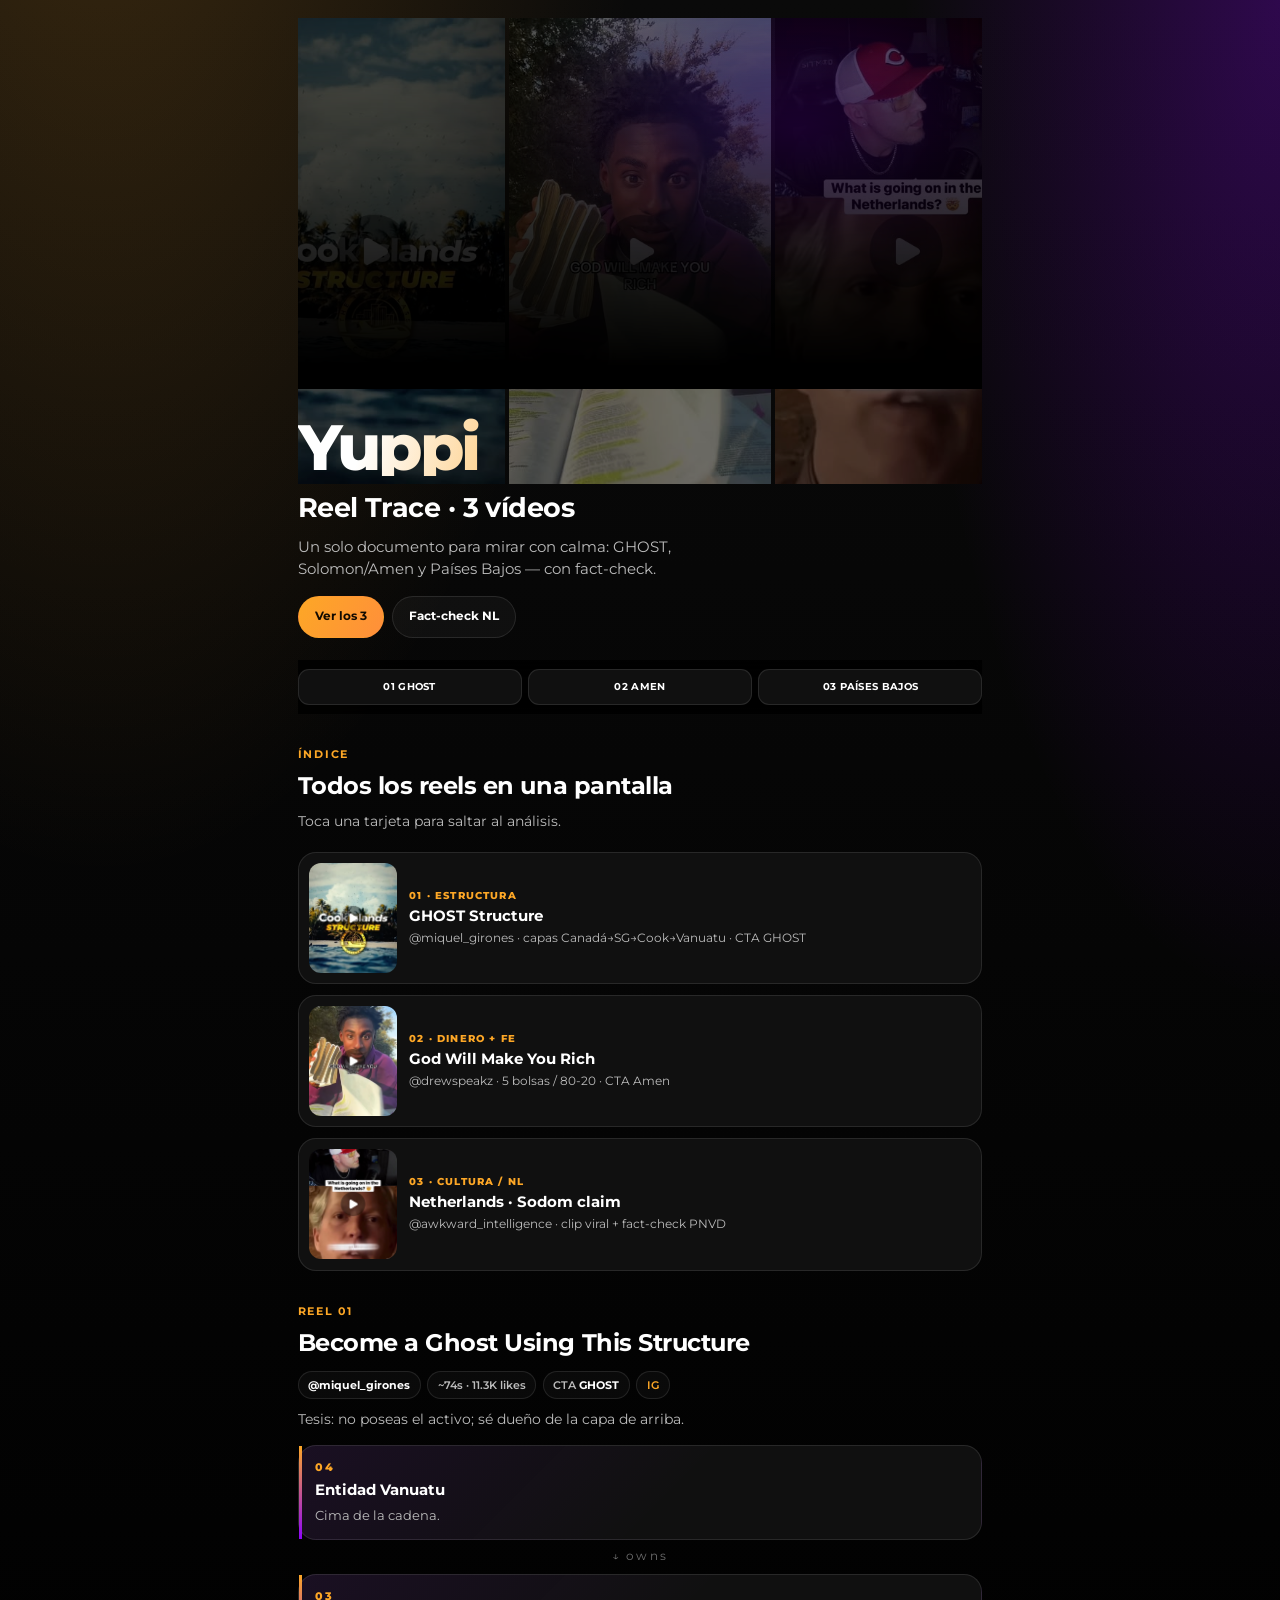
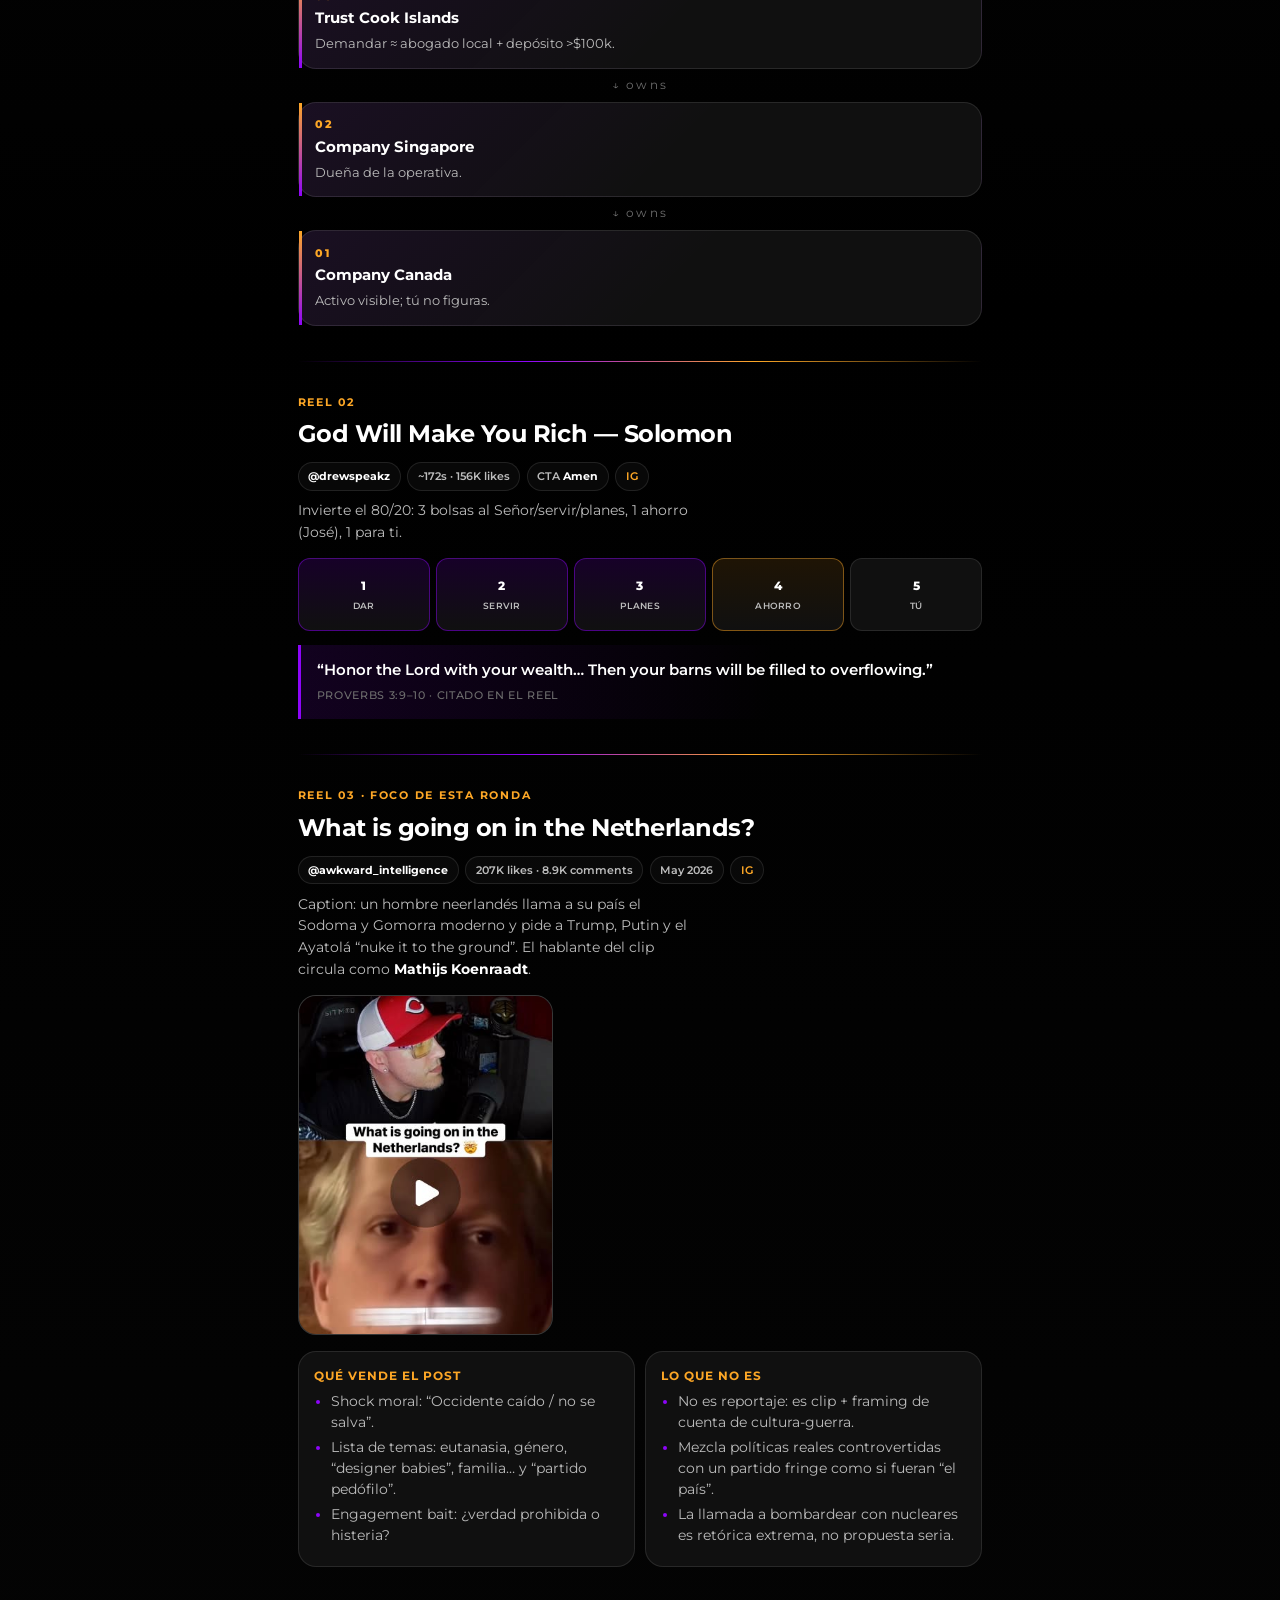
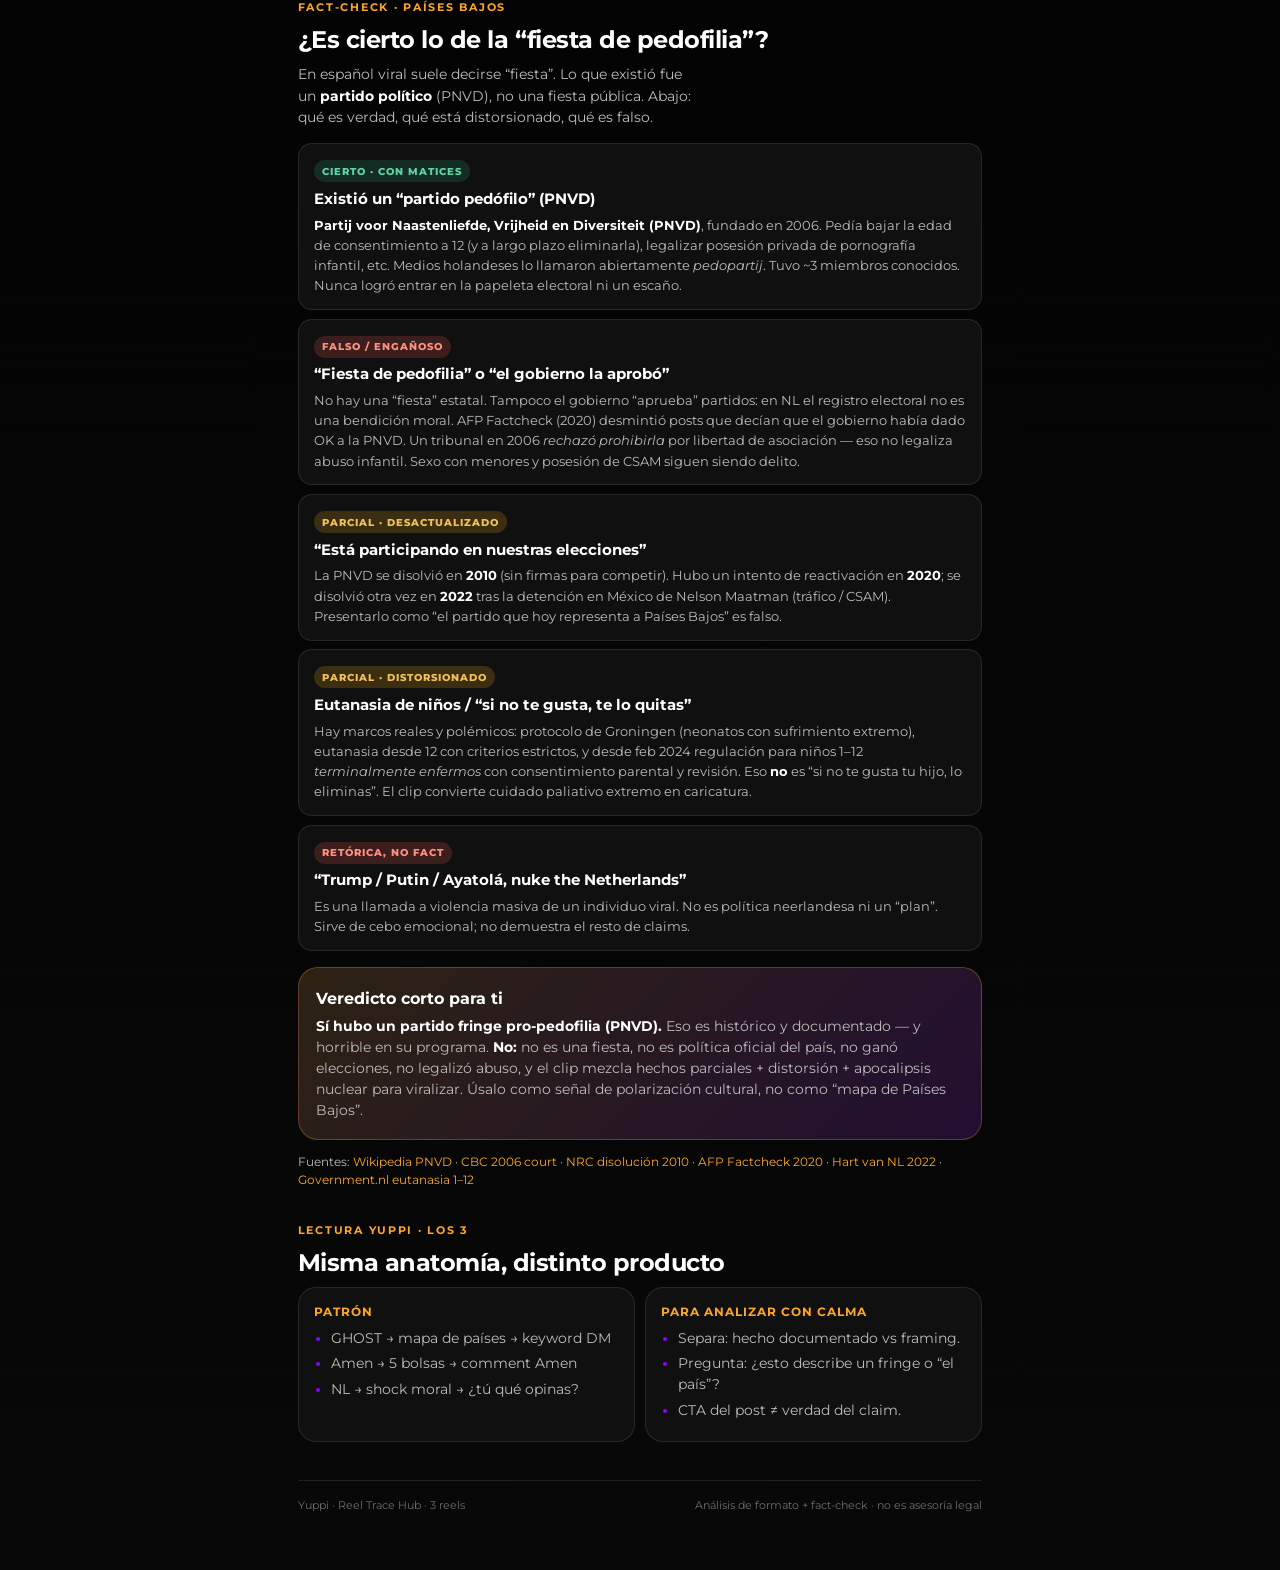
==== commit 51814b49: "Add Netherlands reel hub with PNVD fact-check Group all three analyzed reels in one Yuppi Trace scre" ====
--- a/docs/ghost-structure/index.html
+++ b/docs/ghost-structure/index.html
@@ -3,8 +3,8 @@
 <head>
   <meta charset="UTF-8" />
   <meta name="viewport" content="width=device-width, initial-scale=1, viewport-fit=cover" />
-  <title>Yuppi · Reel Trace · GHOST + Solomon</title>
-  <meta name="description" content="Análisis Yuppi de dos reels: GHOST Structure (Miquel Gironès) y God Will Make You Rich / Solomon (drewspeakz)." />
+  <title>Yuppi · Reel Trace · Hub de 3 reels</title>
+  <meta name="description" content="Hub Yuppi: GHOST Structure, Solomon/Amen, y Países Bajos — con fact-check de PNVD y claims del clip viral." />
   <link rel="preconnect" href="https://fonts.googleapis.com" />
   <link rel="preconnect" href="https://fonts.gstatic.com" crossorigin />
   <link href="https://fonts.googleapis.com/css2?family=Montserrat:wght@400;500;600;700;800&display=swap" rel="stylesheet" />
@@ -19,13 +19,15 @@
       --purple: #8d05f9;
       --orange: #fda726;
       --orange-soft: #ffbc7d;
+      --ok: #2a9b72;
+      --warn: #e8a317;
+      --bad: #e85d4c;
       --line: rgba(255, 255, 255, 0.10);
       --glow-p: rgba(141, 5, 249, 0.28);
       --glow-o: rgba(253, 167, 38, 0.22);
       --radius: 18px;
       --max: 720px;
     }
-
     * { box-sizing: border-box; }
     html { scroll-behavior: smooth; }
     body {
@@ -39,412 +41,265 @@
       line-height: 1.5;
       min-height: 100vh;
     }
-
     a { color: var(--orange); text-decoration: none; }
     a:hover { color: var(--orange-soft); }
-
-    .wrap {
-      max-width: var(--max);
-      margin: 0 auto;
-      padding: 1.1rem 1.1rem 3.5rem;
-    }
+    .wrap { max-width: var(--max); margin: 0 auto; padding: 1.1rem 1.1rem 3.5rem; }
 
     .hero {
       position: relative;
-      min-height: min(88vh, 720px);
+      min-height: min(78vh, 640px);
       display: flex;
       flex-direction: column;
       justify-content: flex-end;
-      padding: 1.25rem 0 1.4rem;
+      padding: 1.1rem 0 1.2rem;
       overflow: hidden;
     }
-
     .hero-media {
       position: absolute;
       inset: 0 -8% auto -8%;
-      height: 62%;
+      height: 58%;
       z-index: 0;
       pointer-events: none;
-    }
-
+      display: grid;
+      grid-template-columns: 1fr 1fr 1fr;
+      gap: 4px;
+    }
     .hero-media img {
       width: 100%;
       height: 100%;
       object-fit: cover;
-      object-position: center 18%;
-      filter: saturate(0.85) brightness(0.55);
-      opacity: 0.9;
+      filter: saturate(0.8) brightness(0.45);
       animation: rise 1.1s ease-out both;
     }
-
     .hero-media::after {
       content: "";
       position: absolute;
       inset: 0;
       background:
-        linear-gradient(180deg, rgba(0,0,0,0.15) 0%, rgba(0,0,0,0.55) 45%, var(--void) 92%),
+        linear-gradient(180deg, rgba(0,0,0,0.1) 0%, rgba(0,0,0,0.55) 50%, var(--void) 94%),
         radial-gradient(60% 80% at 70% 30%, var(--glow-p), transparent 60%);
     }
-
     .brand {
-      position: relative;
-      z-index: 1;
-      font-size: clamp(2.6rem, 12vw, 4.2rem);
+      position: relative; z-index: 1;
+      font-size: clamp(2.5rem, 12vw, 4rem);
       font-weight: 800;
       letter-spacing: -0.04em;
       line-height: 0.92;
-      margin: 0 0 0.85rem;
+      margin: 0 0 0.7rem;
       background: linear-gradient(105deg, #fff 10%, var(--orange) 48%, var(--purple) 92%);
       -webkit-background-clip: text;
       background-clip: text;
       color: transparent;
-      animation: fade-up 0.8s ease-out 0.15s both;
-    }
-
+      animation: fade-up 0.8s ease-out 0.12s both;
+    }
     .hero h1 {
-      position: relative;
-      z-index: 1;
-      font-size: clamp(1.35rem, 4.6vw, 1.75rem);
-      font-weight: 700;
-      letter-spacing: -0.02em;
-      line-height: 1.25;
-      margin: 0 0 0.55rem;
-      max-width: 20ch;
-      animation: fade-up 0.8s ease-out 0.28s both;
-    }
-
-    .hero .lede {
-      position: relative;
-      z-index: 1;
-      margin: 0 0 1.15rem;
-      color: var(--mute);
-      font-size: 0.95rem;
-      max-width: 38ch;
-      animation: fade-up 0.8s ease-out 0.4s both;
-    }
-
-    .cta-row {
-      position: relative;
-      z-index: 1;
-      display: flex;
-      flex-wrap: wrap;
-      gap: 0.55rem;
-      animation: fade-up 0.8s ease-out 0.52s both;
-    }
-
-    .btn {
-      display: inline-flex;
-      align-items: center;
-      justify-content: center;
-      gap: 0.4rem;
-      padding: 0.72rem 1.05rem;
-      border-radius: 999px;
-      font-size: 0.78rem;
-      font-weight: 700;
-      letter-spacing: 0.02em;
-      border: 1px solid transparent;
-      cursor: pointer;
-      transition: transform 0.2s ease, background 0.2s ease, border-color 0.2s ease;
-    }
-
-    .btn:hover { transform: translateY(-1px); }
-    .btn-primary {
-      background: linear-gradient(120deg, var(--orange), #ff8f3a);
-      color: #120a00;
-    }
-    .btn-ghost {
-      background: rgba(255,255,255,0.04);
-      border-color: var(--line);
-      color: var(--ink);
-    }
-
-    .nav-reels {
-      display: grid;
-      grid-template-columns: 1fr 1fr;
-      gap: 0.45rem;
-      position: sticky;
-      top: 0;
-      z-index: 8;
-      padding: 0.55rem 0;
-      margin: 0.2rem 0 0.4rem;
-      background: color-mix(in srgb, var(--void) 82%, transparent);
-      backdrop-filter: blur(10px);
-    }
-
-    .nav-reels a {
-      text-decoration: none;
-      text-align: center;
-      font-size: 0.72rem;
-      font-weight: 700;
-      letter-spacing: 0.04em;
-      text-transform: uppercase;
-      padding: 0.65rem 0.4rem;
-      border-radius: 12px;
-      border: 1px solid var(--line);
-      background: var(--surface);
-      color: var(--ink);
-    }
-
-    .nav-reels a:hover {
-      border-color: rgba(253, 167, 38, 0.5);
-      color: var(--orange);
-    }
-
-    .reel-divider {
-      margin: 2.4rem 0 1.2rem;
-      height: 1px;
-      background: linear-gradient(90deg, transparent, var(--purple), var(--orange), transparent);
-      border: 0;
-    }
-
-    section { margin: 2.1rem 0; animation: fade-up 0.7s ease-out both; }
-
-    .eyebrow {
-      font-size: 0.68rem;
-      font-weight: 700;
-      letter-spacing: 0.16em;
-      text-transform: uppercase;
-      color: var(--orange);
-      margin: 0 0 0.45rem;
-    }
-
-    h2 {
-      font-size: clamp(1.25rem, 4vw, 1.55rem);
+      position: relative; z-index: 1;
+      font-size: clamp(1.3rem, 4.5vw, 1.7rem);
       font-weight: 700;
       letter-spacing: -0.02em;
       margin: 0 0 0.45rem;
-    }
-
-    .section-lead {
+      max-width: 18ch;
+      animation: fade-up 0.8s ease-out 0.25s both;
+    }
+    .hero .lede {
+      position: relative; z-index: 1;
       margin: 0 0 1rem;
       color: var(--mute);
-      font-size: 0.92rem;
-      max-width: 42ch;
-    }
-
-    .meta-row {
-      display: flex;
-      flex-wrap: wrap;
-      gap: 0.45rem;
-      margin: 0.75rem 0 0;
-    }
-
+      font-size: 0.93rem;
+      max-width: 40ch;
+      animation: fade-up 0.8s ease-out 0.38s both;
+    }
+    .cta-row {
+      position: relative; z-index: 1;
+      display: flex; flex-wrap: wrap; gap: 0.5rem;
+      animation: fade-up 0.8s ease-out 0.5s both;
+    }
+    .btn {
+      display: inline-flex; align-items: center; justify-content: center;
+      padding: 0.7rem 1rem; border-radius: 999px;
+      font-size: 0.74rem; font-weight: 700;
+      border: 1px solid transparent; transition: transform 0.2s ease;
+    }
+    .btn:hover { transform: translateY(-1px); }
+    .btn-primary { background: linear-gradient(120deg, var(--orange), #ff8f3a); color: #120a00; }
+    .btn-ghost { background: rgba(255,255,255,0.04); border-color: var(--line); color: var(--ink); }
+
+    .nav-reels {
+      display: grid;
+      grid-template-columns: repeat(3, 1fr);
+      gap: 0.4rem;
+      position: sticky; top: 0; z-index: 8;
+      padding: 0.55rem 0;
+      margin: 0.15rem 0 0.5rem;
+      background: color-mix(in srgb, var(--void) 84%, transparent);
+      backdrop-filter: blur(10px);
+    }
+    .nav-reels a {
+      text-decoration: none; text-align: center;
+      font-size: 0.62rem; font-weight: 700; letter-spacing: 0.03em;
+      text-transform: uppercase;
+      padding: 0.6rem 0.25rem; border-radius: 11px;
+      border: 1px solid var(--line); background: var(--surface); color: var(--ink);
+    }
+    .nav-reels a:hover { border-color: rgba(253,167,38,0.5); color: var(--orange); }
+
+    .hub {
+      display: grid; gap: 0.65rem; margin: 1.2rem 0 1.6rem;
+    }
+    .hub-card {
+      display: grid;
+      grid-template-columns: 88px 1fr;
+      gap: 0.75rem;
+      align-items: center;
+      border: 1px solid var(--line);
+      border-radius: var(--radius);
+      padding: 0.65rem;
+      background: var(--surface);
+      text-decoration: none;
+      color: inherit;
+      transition: border-color 0.2s ease, transform 0.2s ease;
+    }
+    .hub-card:hover { border-color: rgba(253,167,38,0.45); transform: translateY(-2px); }
+    .hub-card img {
+      width: 88px; height: 110px; object-fit: cover; border-radius: 12px;
+      background: var(--panel);
+    }
+    .hub-card .tag {
+      font-size: 0.62rem; font-weight: 800; letter-spacing: 0.12em;
+      text-transform: uppercase; color: var(--orange); margin: 0 0 0.2rem;
+    }
+    .hub-card h3 { margin: 0 0 0.25rem; font-size: 0.95rem; line-height: 1.25; }
+    .hub-card p { margin: 0; font-size: 0.78rem; color: var(--mute); }
+
+    section { margin: 2rem 0; }
+    .eyebrow {
+      font-size: 0.68rem; font-weight: 700; letter-spacing: 0.16em;
+      text-transform: uppercase; color: var(--orange); margin: 0 0 0.4rem;
+    }
+    h2 {
+      font-size: clamp(1.2rem, 4vw, 1.5rem); font-weight: 700;
+      letter-spacing: -0.02em; margin: 0 0 0.4rem;
+    }
+    .section-lead { margin: 0 0 0.9rem; color: var(--mute); font-size: 0.9rem; max-width: 44ch; }
+    .meta-row { display: flex; flex-wrap: wrap; gap: 0.4rem; margin: 0.6rem 0; }
     .pill {
-      font-size: 0.7rem;
-      font-weight: 600;
-      color: var(--mute);
-      padding: 0.35rem 0.65rem;
-      border: 1px solid var(--line);
-      border-radius: 999px;
-      background: rgba(255,255,255,0.03);
-    }
-
-    .pill strong { color: var(--ink); font-weight: 700; }
-
-    .stack { display: grid; gap: 0.55rem; margin-top: 0.4rem; }
-
+      font-size: 0.68rem; font-weight: 600; color: var(--mute);
+      padding: 0.32rem 0.6rem; border: 1px solid var(--line);
+      border-radius: 999px; background: rgba(255,255,255,0.03);
+    }
+    .pill strong { color: var(--ink); }
+
+    .reel-divider {
+      margin: 2.2rem 0 1.1rem; height: 1px; border: 0;
+      background: linear-gradient(90deg, transparent, var(--purple), var(--orange), transparent);
+    }
+
+    .stack { display: grid; gap: 0.5rem; }
     .layer {
       position: relative;
-      border: 1px solid var(--line);
-      border-radius: var(--radius);
-      padding: 0.95rem 1rem 0.95rem 1.05rem;
-      background:
-        linear-gradient(135deg, rgba(141,5,249,0.08), transparent 55%),
-        var(--surface);
-      overflow: hidden;
-      transition: border-color 0.25s ease, transform 0.25s ease;
-    }
-
-    .layer:hover {
-      border-color: rgba(253, 167, 38, 0.45);
-      transform: translateX(3px);
-    }
-
+      border: 1px solid var(--line); border-radius: var(--radius);
+      padding: 0.9rem 1rem 0.9rem 1.05rem;
+      background: linear-gradient(135deg, rgba(141,5,249,0.08), transparent 55%), var(--surface);
+    }
     .layer::before {
-      content: "";
-      position: absolute;
-      left: 0; top: 0; bottom: 0;
-      width: 3px;
+      content: ""; position: absolute; left: 0; top: 0; bottom: 0; width: 3px;
       background: linear-gradient(180deg, var(--orange), var(--purple));
     }
-
-    .layer .n {
-      font-size: 0.68rem;
-      font-weight: 800;
-      letter-spacing: 0.14em;
-      color: var(--orange);
-      margin: 0 0 0.2rem;
-    }
-
-    .layer h3 { margin: 0 0 0.25rem; font-size: 1rem; font-weight: 700; }
-    .layer p { margin: 0; color: var(--mute); font-size: 0.86rem; }
-
-    .arrow {
-      text-align: center;
-      color: var(--soft);
-      font-size: 0.75rem;
-      letter-spacing: 0.2em;
-      margin: -0.1rem 0;
-    }
-
-    .bags {
-      display: grid;
-      grid-template-columns: repeat(5, 1fr);
-      gap: 0.4rem;
-      margin-top: 0.75rem;
-    }
-
+    .layer .n { font-size: 0.66rem; font-weight: 800; letter-spacing: 0.12em; color: var(--orange); margin: 0 0 0.15rem; }
+    .layer h3 { margin: 0 0 0.2rem; font-size: 0.95rem; }
+    .layer p { margin: 0; color: var(--mute); font-size: 0.84rem; }
+    .arrow { text-align: center; color: var(--soft); font-size: 0.72rem; letter-spacing: 0.18em; }
+
+    .bags { display: grid; grid-template-columns: repeat(5, 1fr); gap: 0.35rem; margin: 0.7rem 0; }
     .bag {
-      border: 1px solid var(--line);
-      border-radius: 14px;
-      padding: 0.7rem 0.35rem;
-      text-align: center;
-      background: var(--surface);
-      min-height: 5.2rem;
-      display: flex;
-      flex-direction: column;
-      justify-content: center;
-      gap: 0.25rem;
-    }
-
-    .bag.lord {
-      border-color: rgba(141, 5, 249, 0.45);
-      background: linear-gradient(180deg, rgba(141,5,249,0.18), var(--surface));
-    }
-
-    .bag.save {
-      border-color: rgba(253, 167, 38, 0.45);
-      background: linear-gradient(180deg, rgba(253,167,38,0.14), var(--surface));
-    }
-
-    .bag.self {
-      border-color: rgba(255,255,255,0.18);
-    }
-
-    .bag .pct {
-      font-size: 0.78rem;
-      font-weight: 800;
-      letter-spacing: 0.04em;
-    }
-
-    .bag .lbl {
-      font-size: 0.58rem;
-      font-weight: 600;
-      color: var(--mute);
-      line-height: 1.25;
-      text-transform: uppercase;
-      letter-spacing: 0.04em;
-    }
-
-    .split { display: grid; gap: 0.7rem; }
-    @media (min-width: 640px) {
-      .split { grid-template-columns: 1fr 1fr; }
-    }
-
+      border: 1px solid var(--line); border-radius: 12px; padding: 0.55rem 0.25rem;
+      text-align: center; background: var(--surface); min-height: 4.6rem;
+      display: flex; flex-direction: column; justify-content: center; gap: 0.2rem;
+    }
+    .bag.lord { border-color: rgba(141,5,249,0.45); background: linear-gradient(180deg, rgba(141,5,249,0.16), var(--surface)); }
+    .bag.save { border-color: rgba(253,167,38,0.45); background: linear-gradient(180deg, rgba(253,167,38,0.12), var(--surface)); }
+    .bag .pct { font-size: 0.75rem; font-weight: 800; }
+    .bag .lbl { font-size: 0.55rem; font-weight: 600; color: var(--mute); text-transform: uppercase; letter-spacing: 0.03em; }
+
+    .split { display: grid; gap: 0.65rem; }
+    @media (min-width: 640px) { .split { grid-template-columns: 1fr 1fr; } }
     .block {
-      border: 1px solid var(--line);
-      border-radius: var(--radius);
-      padding: 1rem;
-      background: var(--surface);
-    }
-
+      border: 1px solid var(--line); border-radius: var(--radius);
+      padding: 0.95rem; background: var(--surface);
+    }
     .block h3 {
-      margin: 0 0 0.4rem;
-      font-size: 0.82rem;
-      font-weight: 700;
-      letter-spacing: 0.08em;
-      text-transform: uppercase;
-      color: var(--orange);
-    }
-
-    .block p, .block li { margin: 0; color: var(--mute); font-size: 0.88rem; }
-    .block ul { margin: 0; padding-left: 1.05rem; }
-    .block li { margin: 0.35rem 0; }
+      margin: 0 0 0.35rem; font-size: 0.78rem; font-weight: 700;
+      letter-spacing: 0.08em; text-transform: uppercase; color: var(--orange);
+    }
+    .block p, .block li { margin: 0; color: var(--mute); font-size: 0.86rem; }
+    .block ul, .block ol { margin: 0; padding-left: 1.05rem; }
+    .block li { margin: 0.32rem 0; }
     .block li::marker { color: var(--purple); }
 
     .quote {
-      margin: 1rem 0 0;
-      padding: 1rem 1.05rem;
+      margin: 0.85rem 0 0; padding: 0.95rem 1rem;
       border-left: 3px solid var(--purple);
       background: linear-gradient(90deg, rgba(141,5,249,0.12), transparent 70%);
       border-radius: 0 14px 14px 0;
     }
-
-    .quote p {
-      margin: 0;
-      font-size: 0.95rem;
-      font-weight: 600;
-      line-height: 1.4;
-    }
-
+    .quote p { margin: 0; font-size: 0.92rem; font-weight: 600; line-height: 1.4; }
     .quote span {
-      display: block;
-      margin-top: 0.45rem;
-      font-size: 0.72rem;
-      font-weight: 500;
-      color: var(--soft);
-      letter-spacing: 0.06em;
-      text-transform: uppercase;
+      display: block; margin-top: 0.4rem; font-size: 0.7rem; font-weight: 500;
+      color: var(--soft); letter-spacing: 0.06em; text-transform: uppercase;
     }
 
     .visual {
-      margin-top: 0.85rem;
-      border-radius: var(--radius);
-      overflow: hidden;
-      border: 1px solid var(--line);
-      aspect-ratio: 9 / 14;
-      max-height: 420px;
-      background: var(--panel);
-    }
-
-    .visual img {
-      width: 100%;
-      height: 100%;
-      object-fit: cover;
-      object-position: center 35%;
-      display: block;
-    }
+      margin-top: 0.8rem; border-radius: var(--radius); overflow: hidden;
+      border: 1px solid var(--line); max-height: 360px; aspect-ratio: 9/12; background: var(--panel);
+    }
+    .visual img { width: 100%; height: 100%; object-fit: cover; display: block; }
+
+    /* Fact-check verdict chips */
+    .verdict-row { display: grid; gap: 0.55rem; margin: 0.75rem 0; }
+    .vchip {
+      border-radius: 14px; padding: 0.85rem 0.95rem; border: 1px solid var(--line);
+      background: var(--surface);
+    }
+    .vchip .badge {
+      display: inline-block; font-size: 0.62rem; font-weight: 800;
+      letter-spacing: 0.1em; text-transform: uppercase;
+      padding: 0.22rem 0.5rem; border-radius: 999px; margin-bottom: 0.35rem;
+    }
+    .vchip.true .badge { background: rgba(42,155,114,0.2); color: #5fd4a4; }
+    .vchip.mix .badge { background: rgba(232,163,23,0.2); color: #f0c15a; }
+    .vchip.false .badge { background: rgba(232,93,76,0.2); color: #ff8f82; }
+    .vchip h3 { margin: 0 0 0.25rem; font-size: 0.95rem; }
+    .vchip p { margin: 0; color: var(--mute); font-size: 0.84rem; }
+
+    .sources {
+      margin-top: 0.8rem; font-size: 0.78rem; color: var(--mute);
+    }
+    .sources a { display: inline; }
 
     .verdict {
-      margin-top: 1.2rem;
-      padding: 1.15rem 1.1rem;
-      border-radius: 20px;
-      border: 1px solid rgba(253, 167, 38, 0.28);
-      background:
-        linear-gradient(135deg, rgba(253,167,38,0.12), rgba(141,5,249,0.14)),
-        var(--surface);
-    }
-
-    .verdict h3 { margin: 0 0 0.4rem; font-size: 1.05rem; }
-    .verdict p { margin: 0; color: var(--mute); font-size: 0.9rem; }
+      margin-top: 1rem; padding: 1.1rem;
+      border-radius: 20px; border: 1px solid rgba(253,167,38,0.28);
+      background: linear-gradient(135deg, rgba(253,167,38,0.12), rgba(141,5,249,0.14)), var(--surface);
+    }
+    .verdict h3 { margin: 0 0 0.35rem; font-size: 1.02rem; }
+    .verdict p { margin: 0; color: var(--mute); font-size: 0.88rem; }
 
     footer {
-      margin-top: 2.5rem;
-      padding-top: 1rem;
-      border-top: 1px solid var(--line);
-      font-size: 0.72rem;
-      color: var(--soft);
-      display: flex;
-      flex-wrap: wrap;
-      gap: 0.5rem 1rem;
-      justify-content: space-between;
+      margin-top: 2.4rem; padding-top: 1rem; border-top: 1px solid var(--line);
+      font-size: 0.7rem; color: var(--soft);
+      display: flex; flex-wrap: wrap; gap: 0.5rem 1rem; justify-content: space-between;
     }
 
     @keyframes fade-up {
-      from { opacity: 0; transform: translateY(14px); }
+      from { opacity: 0; transform: translateY(12px); }
       to { opacity: 1; transform: translateY(0); }
     }
-
     @keyframes rise {
-      from { opacity: 0; transform: scale(1.06) translateY(8px); }
-      to { opacity: 0.9; transform: scale(1) translateY(0); }
-    }
-
+      from { opacity: 0; transform: scale(1.05); }
+      to { opacity: 0.95; transform: scale(1); }
+    }
     @media (prefers-reduced-motion: reduce) {
-      *, *::before, *::after {
-        animation: none !important;
-        transition: none !important;
-      }
+      *, *::before, *::after { animation: none !important; transition: none !important; }
     }
   </style>
 </head>
@@ -453,254 +308,253 @@
     <header class="hero">
       <div class="hero-media" aria-hidden="true">
         <img src="assets/reel-thumb.jpg" alt="" />
+        <img src="assets/amen-thumb.jpg" alt="" />
+        <img src="assets/nl-thumb.jpg" alt="" />
       </div>
       <p class="brand">Yuppi</p>
-      <h1>Reel Trace: GHOST + Solomon</h1>
+      <h1>Reel Trace · 3 vídeos</h1>
       <p class="lede">
-        Dos reels, un documento. Capas societarias vs. regla 80/20 de riqueza bíblica.
+        Un solo documento para mirar con calma: GHOST, Solomon/Amen y Países Bajos — con fact-check.
       </p>
       <div class="cta-row">
-        <a class="btn btn-primary" href="#reel-ghost">01 · GHOST</a>
-        <a class="btn btn-ghost" href="#reel-amen">02 · Amen / Solomon</a>
+        <a class="btn btn-primary" href="#hub">Ver los 3</a>
+        <a class="btn btn-ghost" href="#factcheck-nl">Fact-check NL</a>
       </div>
     </header>
 
-    <nav class="nav-reels" aria-label="Reels en este documento">
-      <a href="#reel-ghost">01 · GHOST Structure</a>
-      <a href="#reel-amen">02 · God Will Make You Rich</a>
+    <nav class="nav-reels" aria-label="Reels">
+      <a href="#reel-ghost">01 GHOST</a>
+      <a href="#reel-amen">02 Amen</a>
+      <a href="#reel-nl">03 Países Bajos</a>
     </nav>
 
-    <!-- ================= REEL 01 ================= -->
+    <section id="hub">
+      <p class="eyebrow">Índice</p>
+      <h2>Todos los reels en una pantalla</h2>
+      <p class="section-lead">Toca una tarjeta para saltar al análisis.</p>
+      <div class="hub">
+        <a class="hub-card" href="#reel-ghost">
+          <img src="assets/reel-thumb.jpg" alt="" />
+          <div>
+            <p class="tag">01 · Estructura</p>
+            <h3>GHOST Structure</h3>
+            <p>@miquel_girones · capas Canadá→SG→Cook→Vanuatu · CTA GHOST</p>
+          </div>
+        </a>
+        <a class="hub-card" href="#reel-amen">
+          <img src="assets/amen-thumb.jpg" alt="" />
+          <div>
+            <p class="tag">02 · Dinero + fe</p>
+            <h3>God Will Make You Rich</h3>
+            <p>@drewspeakz · 5 bolsas / 80-20 · CTA Amen</p>
+          </div>
+        </a>
+        <a class="hub-card" href="#reel-nl">
+          <img src="assets/nl-thumb.jpg" alt="" />
+          <div>
+            <p class="tag">03 · Cultura / NL</p>
+            <h3>Netherlands · Sodom claim</h3>
+            <p>@awkward_intelligence · clip viral + fact-check PNVD</p>
+          </div>
+        </a>
+      </div>
+    </section>
+
+    <!-- ===== 01 GHOST ===== -->
     <section id="reel-ghost">
       <p class="eyebrow">Reel 01</p>
       <h2>Become a Ghost Using This Structure</h2>
-      <p class="section-lead">
-        ~74s. Hook: <em>“Why The Rich NEVER Own Anything, The GHOST Structure…”</em>
-      </p>
       <div class="meta-row">
         <span class="pill"><strong>@miquel_girones</strong></span>
-        <span class="pill">11.3K likes · 2.9K comments</span>
-        <span class="pill">CTA: <strong>GHOST</strong></span>
-        <span class="pill"><a href="https://www.instagram.com/reel/Da-soi3tKZD/" target="_blank" rel="noopener">Abrir en IG</a></span>
+        <span class="pill">~74s · 11.3K likes</span>
+        <span class="pill">CTA <strong>GHOST</strong></span>
+        <span class="pill"><a href="https://www.instagram.com/reel/Da-soi3tKZD/" target="_blank" rel="noopener">IG</a></span>
+      </div>
+      <p class="section-lead">Tesis: no poseas el activo; sé dueño de la capa de arriba.</p>
+      <div class="stack">
+        <article class="layer"><p class="n">04</p><h3>Entidad Vanuatu</h3><p>Cima de la cadena.</p></article>
+        <div class="arrow">↓ owns</div>
+        <article class="layer"><p class="n">03</p><h3>Trust Cook Islands</h3><p>Demandar ≈ abogado local + depósito &gt;$100k.</p></article>
+        <div class="arrow">↓ owns</div>
+        <article class="layer"><p class="n">02</p><h3>Company Singapore</h3><p>Dueña de la operativa.</p></article>
+        <div class="arrow">↓ owns</div>
+        <article class="layer"><p class="n">01</p><h3>Company Canada</h3><p>Activo visible; tú no figuras.</p></article>
       </div>
     </section>
 
-    <section id="tesis">
-      <p class="eyebrow">Tesis</p>
-      <h2>No poseas el activo. Sé dueño de la capa de arriba.</h2>
+    <hr class="reel-divider" />
+
+    <!-- ===== 02 AMEN ===== -->
+    <section id="reel-amen">
+      <p class="eyebrow">Reel 02</p>
+      <h2>God Will Make You Rich — Solomon</h2>
+      <div class="meta-row">
+        <span class="pill"><strong>@drewspeakz</strong></span>
+        <span class="pill">~172s · 156K likes</span>
+        <span class="pill">CTA <strong>Amen</strong></span>
+        <span class="pill"><a href="https://www.instagram.com/reel/DaoIBYLzqn_/" target="_blank" rel="noopener">IG</a></span>
+      </div>
+      <p class="section-lead">Invierte el 80/20: 3 bolsas al Señor/servir/planes, 1 ahorro (José), 1 para ti.</p>
+      <div class="bags">
+        <div class="bag lord"><span class="pct">1</span><span class="lbl">Dar</span></div>
+        <div class="bag lord"><span class="pct">2</span><span class="lbl">Servir</span></div>
+        <div class="bag lord"><span class="pct">3</span><span class="lbl">Planes</span></div>
+        <div class="bag save"><span class="pct">4</span><span class="lbl">Ahorro</span></div>
+        <div class="bag"><span class="pct">5</span><span class="lbl">Tú</span></div>
+      </div>
+      <div class="quote">
+        <p>“Honor the Lord with your wealth… Then your barns will be filled to overflowing.”</p>
+        <span>Proverbs 3:9–10 · citado en el reel</span>
+      </div>
+    </section>
+
+    <hr class="reel-divider" />
+
+    <!-- ===== 03 NL ===== -->
+    <section id="reel-nl">
+      <p class="eyebrow">Reel 03 · foco de esta ronda</p>
+      <h2>What is going on in the Netherlands?</h2>
+      <div class="meta-row">
+        <span class="pill"><strong>@awkward_intelligence</strong></span>
+        <span class="pill">207K likes · 8.9K comments</span>
+        <span class="pill">May 2026</span>
+        <span class="pill"><a href="https://www.instagram.com/reel/DYDsCHEibyH/" target="_blank" rel="noopener">IG</a></span>
+      </div>
       <p class="section-lead">
-        Cadena opaca: la compañía operativa no está a tu nombre; la posee otra entidad, y esa otra…
-        hasta que rastrear al beneficiario final atraviesa varios países.
+        Caption: un hombre neerlandés llama a su país el Sodoma y Gomorra moderno y pide a Trump, Putin y el Ayatolá “nuke it to the ground”.
+        El hablante del clip circula como <strong style="color:#fff">Mathijs Koenraadt</strong>.
       </p>
-      <div class="quote">
-        <p>
-          “They can break the laws of their own country relatively easily, but they can’t break the laws of foreign nations.”
-        </p>
-        <span>Clip de apertura · reel 01</span>
-      </div>
-    </section>
-
-    <section id="capas">
-      <p class="eyebrow">Estructura GHOST</p>
-      <h2>Cuatro capas</h2>
-      <p class="section-lead">De arriba (menos visible) hacia abajo (activo).</p>
-
-      <div class="stack" role="list">
-        <article class="layer" role="listitem">
-          <p class="n">CAPA 04 · Cima</p>
-          <h3>Entidad en Vanuatu</h3>
-          <p>Dueña del trust. En el clip: “off the coast of Australia”.</p>
-        </article>
-        <div class="arrow" aria-hidden="true">↓ owns</div>
-        <article class="layer" role="listitem">
-          <p class="n">CAPA 03</p>
-          <h3>Trust · Cook Islands</h3>
-          <p>Posee Singapore co. Demandar ≈ abogado local + depósito &gt;$100k.</p>
-        </article>
-        <div class="arrow" aria-hidden="true">↓ owns</div>
-        <article class="layer" role="listitem">
-          <p class="n">CAPA 02</p>
-          <h3>Company · Singapore</h3>
-          <p>Dueña de la compañía operativa.</p>
-        </article>
-        <div class="arrow" aria-hidden="true">↓ owns</div>
-        <article class="layer" role="listitem">
-          <p class="n">CAPA 01 · Activo</p>
-          <h3>Company · Canada</h3>
-          <p>La empresa “visible”. Tú no apareces como owner directo.</p>
-        </article>
-      </div>
-
-      <div class="visual" style="max-height: 360px; aspect-ratio: 9/12;">
-        <img src="assets/layers.jpg" alt="Overlay: Singapore Company y Cook Islands Holding LLC" />
-      </div>
-    </section>
-
-    <section id="lectura-ghost">
-      <p class="eyebrow">Mecanismo</p>
-      <h2>Clip + mapa + keyword</h2>
-      <div class="split">
+      <div class="visual" style="max-height:340px">
+        <img src="assets/nl-thumb.jpg" alt="Thumbnail del reel Países Bajos" style="object-position:center 25%" />
+      </div>
+      <div class="split" style="margin-top:1rem">
         <div class="block">
-          <h3>Cómo convierte</h3>
+          <h3>Qué vende el post</h3>
           <ul>
-            <li>Autoridad prestada (lifestyle / “rich never own”).</li>
-            <li>Capas concretas (SG, Cook Islands, Vanuatu).</li>
-            <li>Contraste: Canadá directo = “I’m screwed”.</li>
-            <li>CTA: comentar GHOST → DM del “full video”.</li>
+            <li>Shock moral: “Occidente caído / no se salva”.</li>
+            <li>Lista de temas: eutanasia, género, “designer babies”, familia… y “partido pedófilo”.</li>
+            <li>Engagement bait: ¿verdad prohibida o histeria?</li>
           </ul>
         </div>
         <div class="block">
-          <h3>Oferta</h3>
+          <h3>Lo que NO es</h3>
           <ul>
-            <li>Nicho: residencias, LLCs, trusts, “0% tax”.</li>
-            <li>Marca: First Class Citizen.</li>
-            <li>~2.9K comments = motor de leads.</li>
+            <li>No es reportaje: es clip + framing de cuenta de cultura-guerra.</li>
+            <li>Mezcla políticas reales controvertidas con un partido fringe como si fueran “el país”.</li>
+            <li>La llamada a bombardear con nucleares es retórica extrema, no propuesta seria.</li>
           </ul>
         </div>
       </div>
     </section>
 
-    <hr class="reel-divider" />
-
-    <!-- ================= REEL 02 ================= -->
-    <section id="reel-amen">
-      <p class="eyebrow">Reel 02</p>
-      <h2>God Will Make You Rich — Solomon’s money rule</h2>
+    <section id="factcheck-nl">
+      <p class="eyebrow">Fact-check · Países Bajos</p>
+      <h2>¿Es cierto lo de la “fiesta de pedofilia”?</h2>
       <p class="section-lead">
-        ~172s. Caption: <em>“Comment Amen If You Agree!”</em> · Hook overlay: <em>GOD WILL MAKE YOU RICH</em>
+        En español viral suele decirse “fiesta”. Lo que existió fue un <strong style="color:#fff">partido político</strong> (PNVD), no una fiesta pública.
+        Abajo: qué es verdad, qué está distorsionado, qué es falso.
       </p>
-      <div class="meta-row">
-        <span class="pill"><strong>@drewspeakz</strong></span>
-        <span class="pill">156K likes · 3.3K comments</span>
-        <span class="pill">CTA: <strong>Amen</strong></span>
-        <span class="pill"><a href="https://www.instagram.com/reel/DaoIBYLzqn_/" target="_blank" rel="noopener">Abrir en IG</a></span>
-      </div>
-      <div class="visual" style="max-height: 380px;">
-        <img src="assets/amen-thumb.jpg" alt="Thumbnail: GOD WILL MAKE YOU RICH" style="object-position: center 20%;" />
-      </div>
+
+      <div class="verdict-row">
+        <article class="vchip true">
+          <span class="badge">Cierto · con matices</span>
+          <h3>Existió un “partido pedófilo” (PNVD)</h3>
+          <p>
+            <strong style="color:#fff">Partij voor Naastenliefde, Vrijheid en Diversiteit (PNVD)</strong>, fundado en 2006.
+            Pedía bajar la edad de consentimiento a 12 (y a largo plazo eliminarla), legalizar posesión privada de pornografía infantil, etc.
+            Medios holandeses lo llamaron abiertamente <em>pedopartij</em>. Tuvo ~3 miembros conocidos. Nunca logró entrar en la papeleta electoral ni un escaño.
+          </p>
+        </article>
+
+        <article class="vchip false">
+          <span class="badge">Falso / engañoso</span>
+          <h3>“Fiesta de pedofilia” o “el gobierno la aprobó”</h3>
+          <p>
+            No hay una “fiesta” estatal. Tampoco el gobierno “aprueba” partidos: en NL el registro electoral no es una bendición moral.
+            AFP Factcheck (2020) desmintió posts que decían que el gobierno había dado OK a la PNVD.
+            Un tribunal en 2006 <em>rechazó prohibirla</em> por libertad de asociación — eso no legaliza abuso infantil.
+            Sexo con menores y posesión de CSAM siguen siendo delito.
+          </p>
+        </article>
+
+        <article class="vchip mix">
+          <span class="badge">Parcial · desactualizado</span>
+          <h3>“Está participando en nuestras elecciones”</h3>
+          <p>
+            La PNVD se disolvió en <strong style="color:#fff">2010</strong> (sin firmas para competir).
+            Hubo un intento de reactivación en <strong style="color:#fff">2020</strong>; se disolvió otra vez en <strong style="color:#fff">2022</strong> tras la detención en México de Nelson Maatman (tráfico / CSAM).
+            Presentarlo como “el partido que hoy representa a Países Bajos” es falso.
+          </p>
+        </article>
+
+        <article class="vchip mix">
+          <span class="badge">Parcial · distorsionado</span>
+          <h3>Eutanasia de niños / “si no te gusta, te lo quitas”</h3>
+          <p>
+            Hay marcos reales y polémicos: protocolo de Groningen (neonatos con sufrimiento extremo), eutanasia desde 12 con criterios estrictos,
+            y desde feb 2024 regulación para niños 1–12 <em>terminalmente enfermos</em> con consentimiento parental y revisión.
+            Eso <strong style="color:#fff">no</strong> es “si no te gusta tu hijo, lo eliminas”. El clip convierte cuidado paliativo extremo en caricatura.
+          </p>
+        </article>
+
+        <article class="vchip false">
+          <span class="badge">Retórica, no fact</span>
+          <h3>“Trump / Putin / Ayatolá, nuke the Netherlands”</h3>
+          <p>
+            Es una llamada a violencia masiva de un individuo viral. No es política neerlandesa ni un “plan”.
+            Sirve de cebo emocional; no demuestra el resto de claims.
+          </p>
+        </article>
+      </div>
+
+      <div class="verdict">
+        <h3>Veredicto corto para ti</h3>
+        <p>
+          <strong style="color:#fff">Sí hubo un partido fringe pro-pedofilia (PNVD).</strong>
+          Eso es histórico y documentado — y horrible en su programa.
+          <strong style="color:#fff">No:</strong> no es una fiesta, no es política oficial del país, no ganó elecciones, no legalizó abuso,
+          y el clip mezcla hechos parciales + distorsión + apocalipsis nuclear para viralizar.
+          Úsalo como señal de polarización cultural, no como “mapa de Países Bajos”.
+        </p>
+      </div>
+
+      <p class="sources">
+        Fuentes: 
+        <a href="https://en.wikipedia.org/wiki/Party_for_Neighbourly_Love,_Freedom_and_Diversity" target="_blank" rel="noopener">Wikipedia PNVD</a> ·
+        <a href="https://www.cbc.ca/news/world/dutch-court-refuses-to-ban-pedophile-party-1.621865" target="_blank" rel="noopener">CBC 2006 court</a> ·
+        <a href="https://www.nrc.nl/nieuws/2010/03/15/pedopartij-pnvd-heft-zichzelf-op-11863739-a1320944" target="_blank" rel="noopener">NRC disolución 2010</a> ·
+        <a href="https://factchecknederland.afp.com/de-regering-geeft-geen-goedkeuring-aan-partijen-alleen-een-rechter-kan-ze-verbieden" target="_blank" rel="noopener">AFP Factcheck 2020</a> ·
+        <a href="https://www.hartvannederland.nl/politiek/artikelen/pedopartij-pnvd-opgeheven-negatieve-beeldvorming-niet-te-overbruggen" target="_blank" rel="noopener">Hart van NL 2022</a> ·
+        <a href="https://www.government.nl/themes/family-health-and-care/euthanasia/termination-of-life-for-terminally-ill-children-aged-1-to-12" target="_blank" rel="noopener">Government.nl eutanasia 1–12</a>
+      </p>
     </section>
 
-    <section id="tesis-amen">
-      <p class="eyebrow">Tesis</p>
-      <h2>Invierte el 80/20: da primero, quédate el quinto</h2>
-      <p class="section-lead">
-        Usa a Salomón (~$2T “en dinero de hoy”) y Proverbios como guía de gestión:
-        honrar a Dios con la mayoría del wealth → graneros que se desbordan.
-      </p>
-      <div class="quote">
-        <p>
-          “Honor the Lord with your wealth, with the first fruits of all your crops.
-          Then your barns will be filled to overflowing…”
-        </p>
-        <span>Proverbs 3:9–10 · citado en el reel</span>
-      </div>
-    </section>
-
-    <section id="regla-cinco">
-      <p class="eyebrow">Modelo visual</p>
-      <h2>Cinco bolsas de dinero</h2>
-      <p class="section-lead">
-        El reel reparte 5 “bags”: 3 al Señor / servir / planes del corazón, 1 a ahorro (José: un quinto), 1 para ti.
-      </p>
-
-      <div class="bags" aria-label="Reparto 80/20 invertido">
-        <div class="bag lord"><span class="pct">1</span><span class="lbl">Lord / dar</span></div>
-        <div class="bag lord"><span class="pct">2</span><span class="lbl">Servir</span></div>
-        <div class="bag lord"><span class="pct">3</span><span class="lbl">Planes</span></div>
-        <div class="bag save"><span class="pct">4</span><span class="lbl">Ahorro ⅕</span></div>
-        <div class="bag self"><span class="pct">5</span><span class="lbl">Tú</span></div>
-      </div>
-
-      <div class="split" style="margin-top: 1rem;">
+    <section id="patron">
+      <p class="eyebrow">Lectura Yuppi · los 3</p>
+      <h2>Misma anatomía, distinto producto</h2>
+      <div class="split">
         <div class="block">
-          <h3>Qué cuenta como “dar”</h3>
+          <h3>Patrón</h3>
           <ul>
-            <li>No solo el mega-church: charity, comida/ropa en la calle, gente cercana.</li>
-            <li>Invertir en lo que “Dios puso en tu corazón”: negocio, ministry, youth group, restaurant…</li>
-            <li>En vez de “worthless pleasures that fly by”.</li>
+            <li>GHOST → mapa de países → keyword DM</li>
+            <li>Amen → 5 bolsas → comment Amen</li>
+            <li>NL → shock moral → ¿tú qué opinas?</li>
           </ul>
         </div>
         <div class="block">
-          <h3>Ahorro (José)</h3>
+          <h3>Para analizar con calma</h3>
           <ul>
-            <li>Proverbs 10:5 + historia de José: 7 años abundancia / 7 hambruna.</li>
-            <li>Guardar un quinto en la abundancia.</li>
-            <li>Proverbs 11:24: quien da libremente, gana más.</li>
+            <li>Separa: hecho documentado vs framing.</li>
+            <li>Pregunta: ¿esto describe un fringe o “el país”?</li>
+            <li>CTA del post ≠ verdad del claim.</li>
           </ul>
         </div>
       </div>
-
-      <div class="visual" style="max-height: 360px; aspect-ratio: 9/12;">
-        <img src="assets/amen-bags.jpg" alt="Frame del reel con stacks de cash y Biblia" />
-      </div>
     </section>
 
-    <section id="lectura-amen">
-      <p class="eyebrow">Mecanismo</p>
-      <h2>Fe + dinero + Amen</h2>
-      <div class="split">
-        <div class="block">
-          <h3>Cómo convierte</h3>
-          <ul>
-            <li>Hook de prosperidad (cash + Biblia + purple hoodie).</li>
-            <li>Autoridad bíblica (Salomón / Proverbios / José).</li>
-            <li>Regla simple memorizable: 3+1+1 bolsas.</li>
-            <li>Cierre: “huge act of faith” + comment Amen.</li>
-          </ul>
-        </div>
-        <div class="block">
-          <h3>Señales</h3>
-          <ul>
-            <li>156K likes — reach alto en nicho christian / foryou.</li>
-            <li>CTA blando de acuerdo (“Amen”) vs. keyword de lead (GHOST).</li>
-            <li>Se desmarca de “prosperity gospel” pero vende mindset de abundancia.</li>
-          </ul>
-        </div>
-      </div>
-    </section>
-
-    <section id="transcripcion-amen">
-      <p class="eyebrow">Transcripción (condensada)</p>
-      <h2>Orden del argumento</h2>
-      <div class="block">
-        <ol style="margin:0; padding-left:1.15rem; color:var(--mute); font-size:0.88rem;">
-          <li style="margin:0.4rem 0;">Salomón = el más rico; guía en Proverbs.</li>
-          <li style="margin:0.4rem 0;">Honor the Lord with first fruits (Prov 3:9–10) → barns overflowing.</li>
-          <li style="margin:0.4rem 0;">First fruits = lo mejor → mayoría del income al Señor / servir / planes.</li>
-          <li style="margin:0.4rem 0;">3 de 5 bolsas “out”; no solo donar a mega-church.</li>
-          <li style="margin:0.4rem 0;">Ahorra antes de necesitarlo (Prov 10:5) → José guarda ⅕.</li>
-          <li style="margin:0.4rem 0;">1 bolsa para ti (comida, ropa, placeres).</li>
-          <li style="margin:0.4rem 0;">Invertir el 80/20 clásico: antes 80% placer / 20% save → ahora al revés.</li>
-          <li style="margin:0.4rem 0;">CTA: Amen + follow + share.</li>
-        </ol>
-      </div>
-    </section>
-
-    <hr class="reel-divider" />
-
-    <section id="veredicto">
-      <p class="eyebrow">Lectura Yuppi · ambos</p>
-      <h2>Dos embudos, misma anatomía</h2>
-      <div class="verdict">
-        <h3>Autoridad → mapa simple → una acción</h3>
-        <p>
-          <strong style="color:#fff">GHOST</strong> vende opacidad societaria con diagrama de países y keyword de DM.
-          <strong style="color:#fff">Amen / Solomon</strong> vende disciplina de fe-dinero con 5 bolsas y comentario de acuerdo.
-          En ambos: gancho emocional fuerte, estructura que cabe en una captura, CTA de una palabra.
-        </p>
-      </div>
-      <p class="section-lead" style="margin-top:1rem;">
-        Aviso: análisis de formato/contenido. No es asesoría fiscal, legal ni teológica.
-      </p>
-    </section>
-
     <footer>
-      <span>Yuppi · Reel Trace · 2 reels</span>
-      <span>
-        <a href="https://www.instagram.com/reel/Da-soi3tKZD/" target="_blank" rel="noopener">GHOST</a>
-        ·
-        <a href="https://www.instagram.com/reel/DaoIBYLzqn_/" target="_blank" rel="noopener">Amen</a>
-      </span>
+      <span>Yuppi · Reel Trace Hub · 3 reels</span>
+      <span>Análisis de formato + fact-check · no es asesoría legal</span>
     </footer>
   </div>
 </body>
